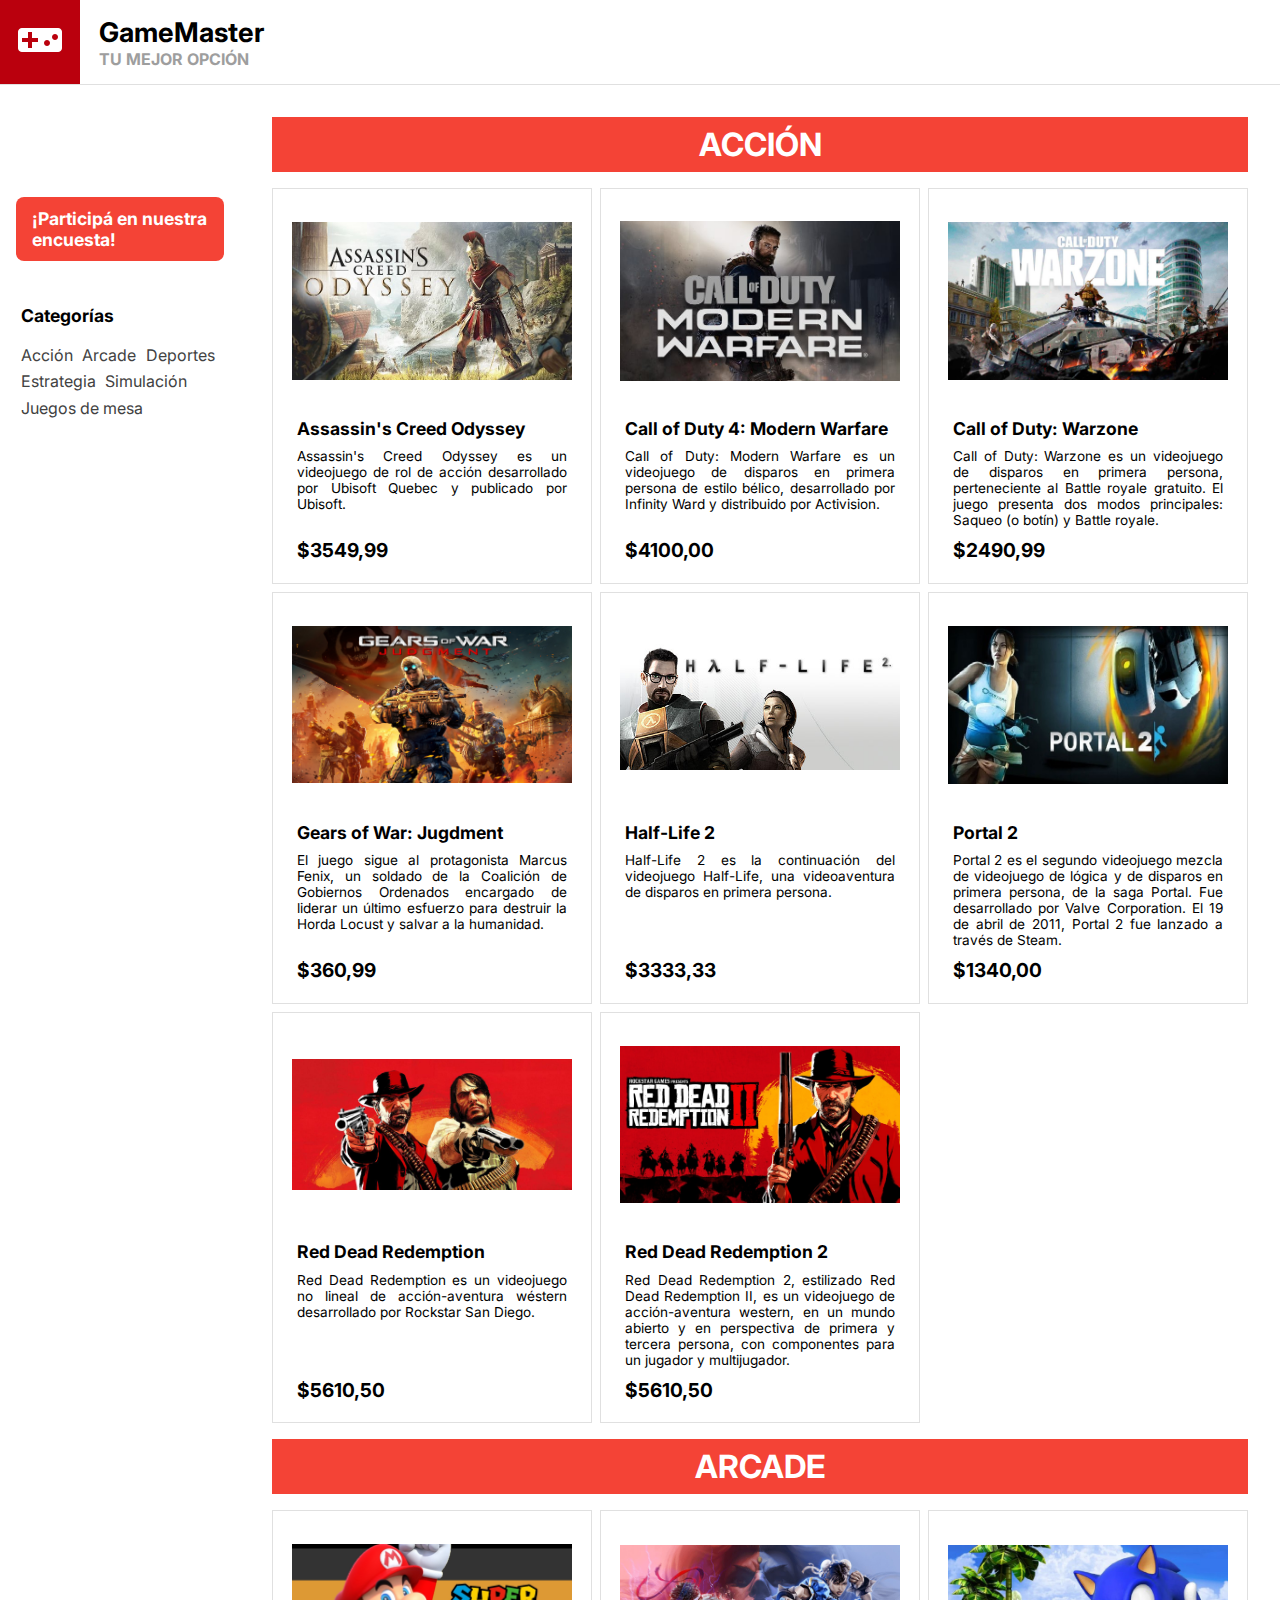
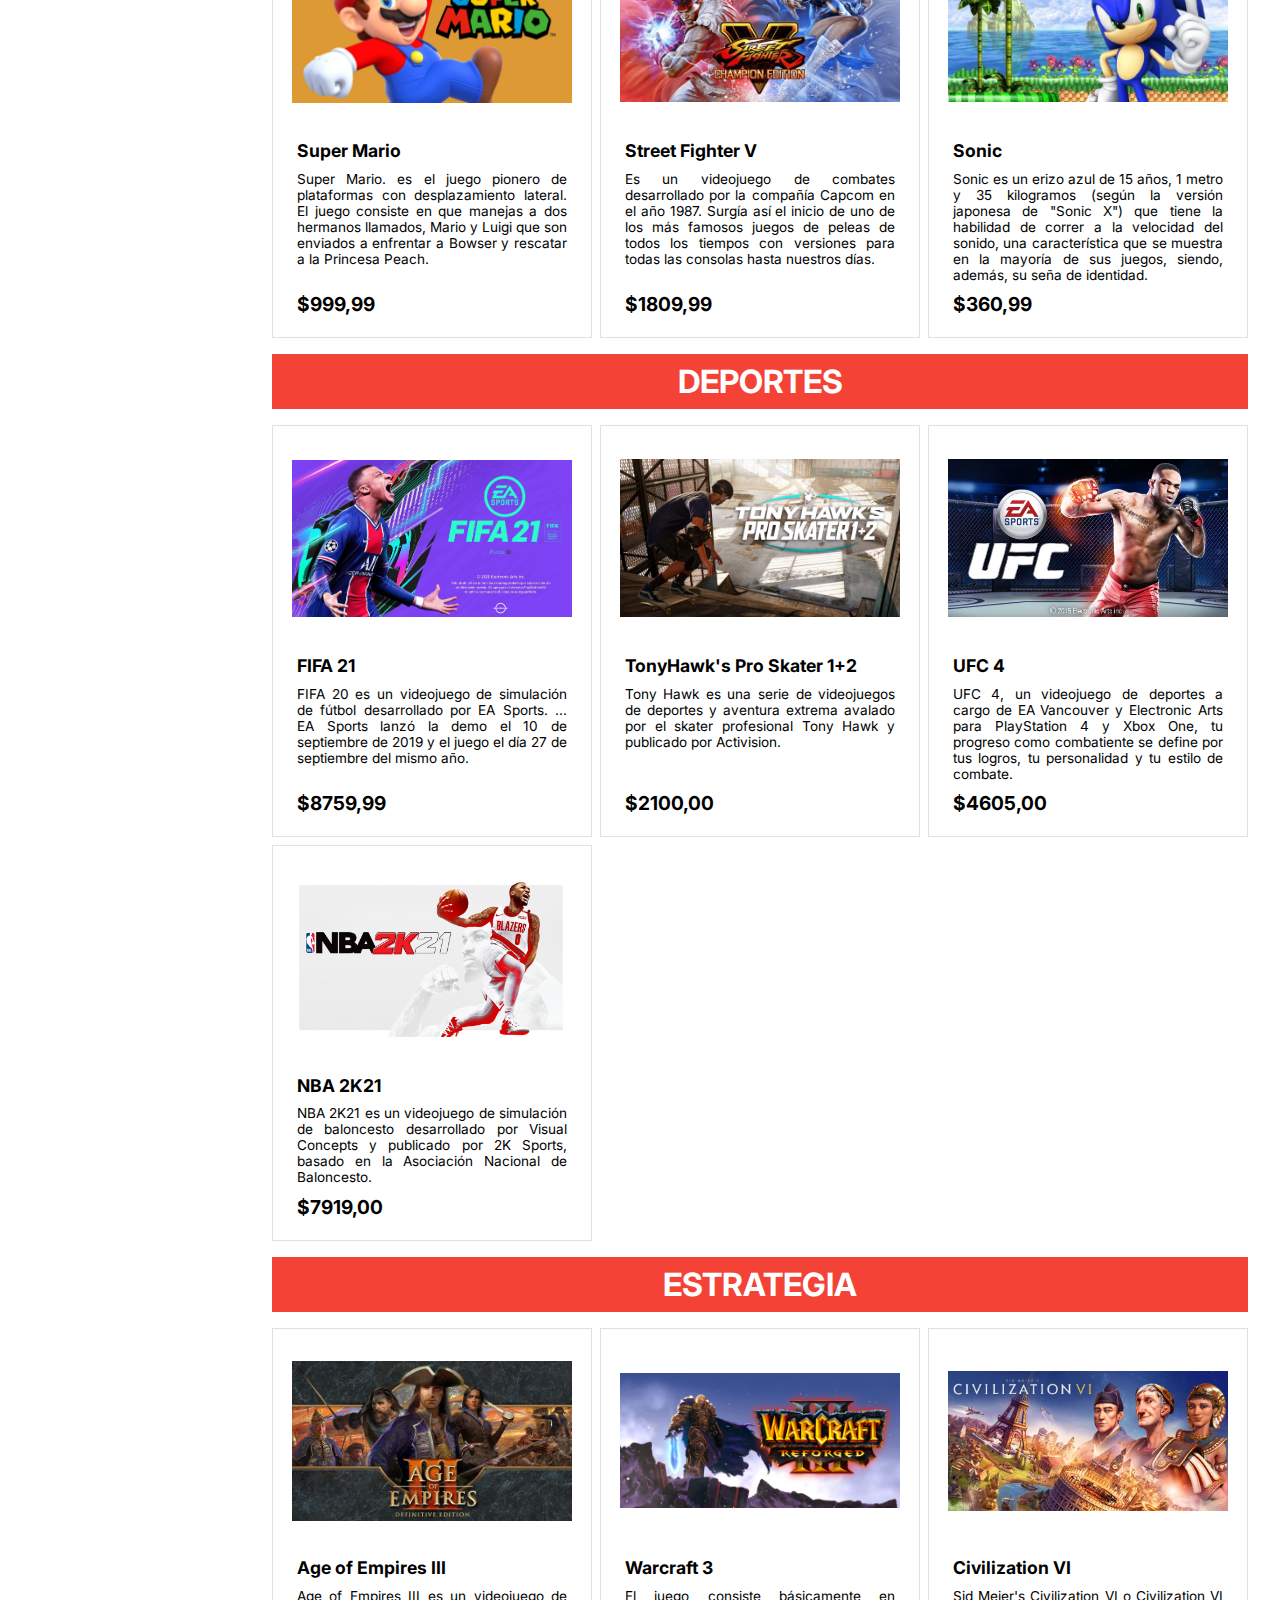
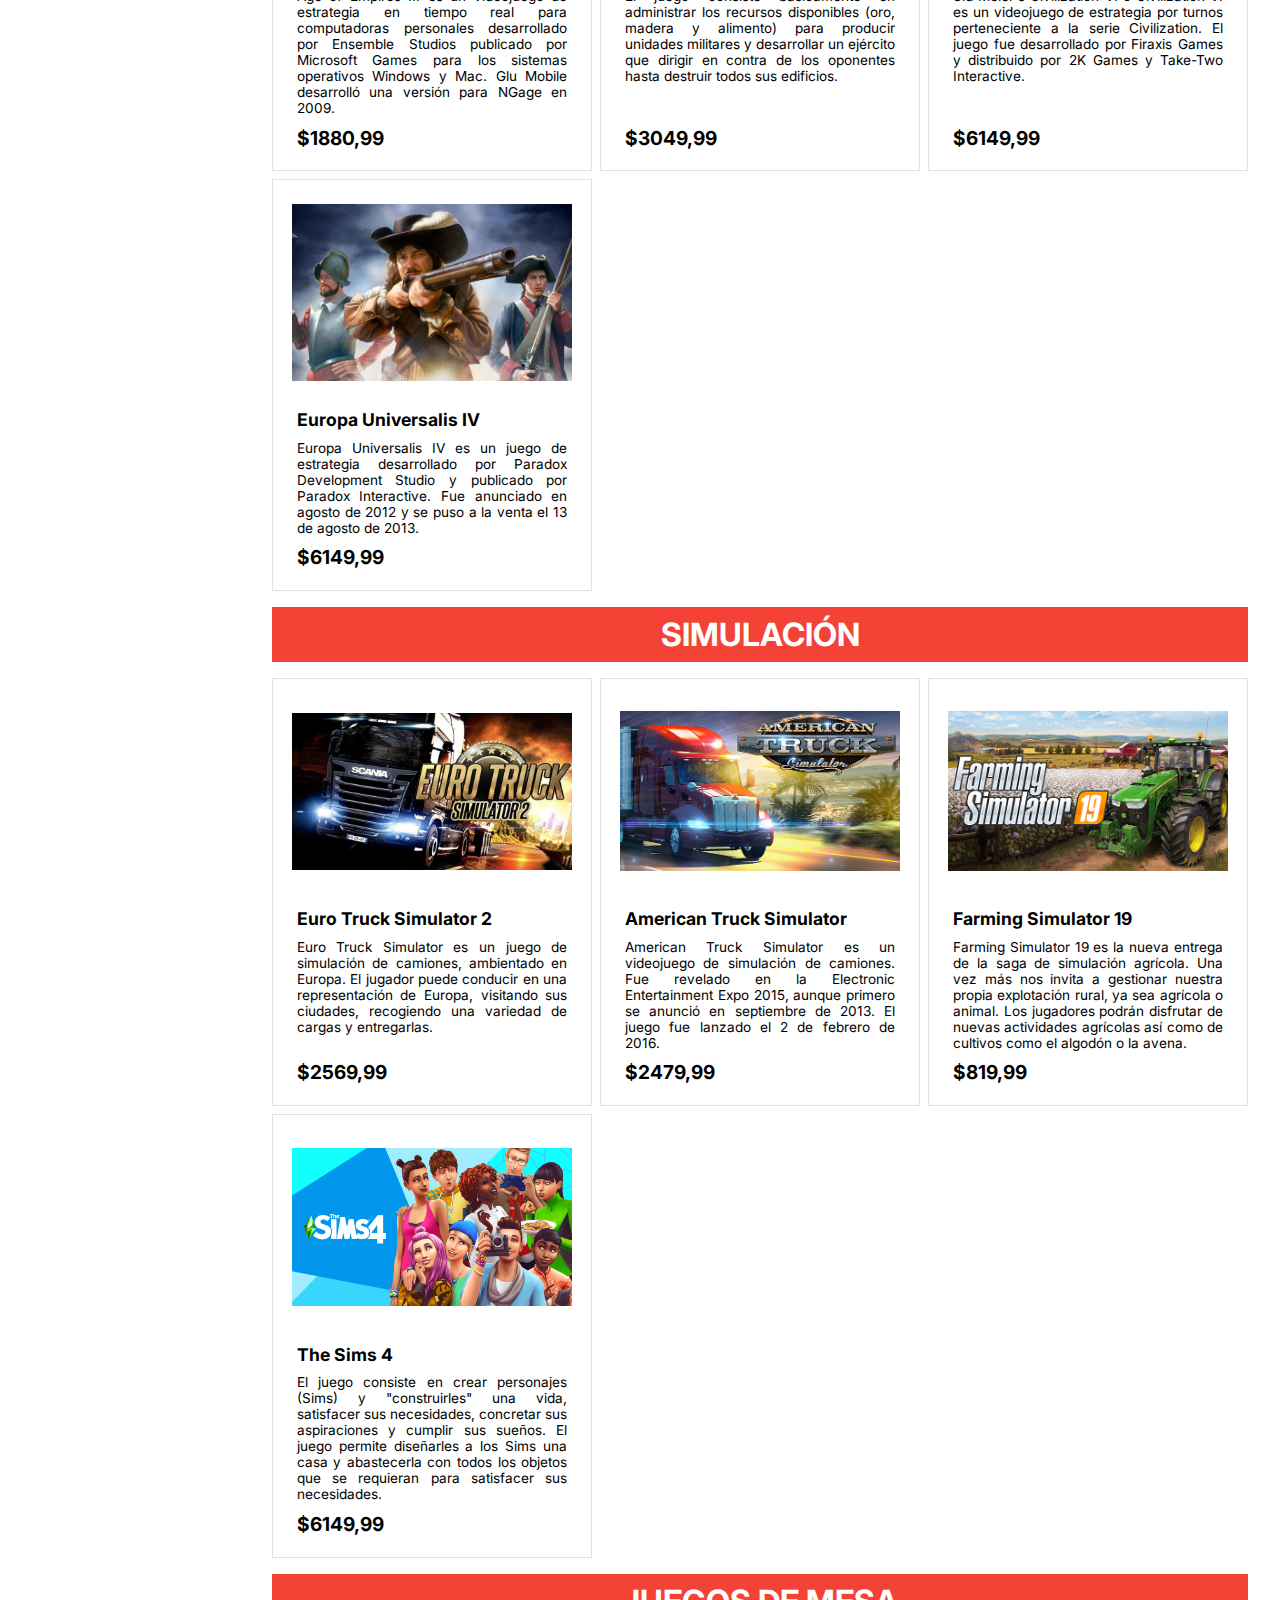
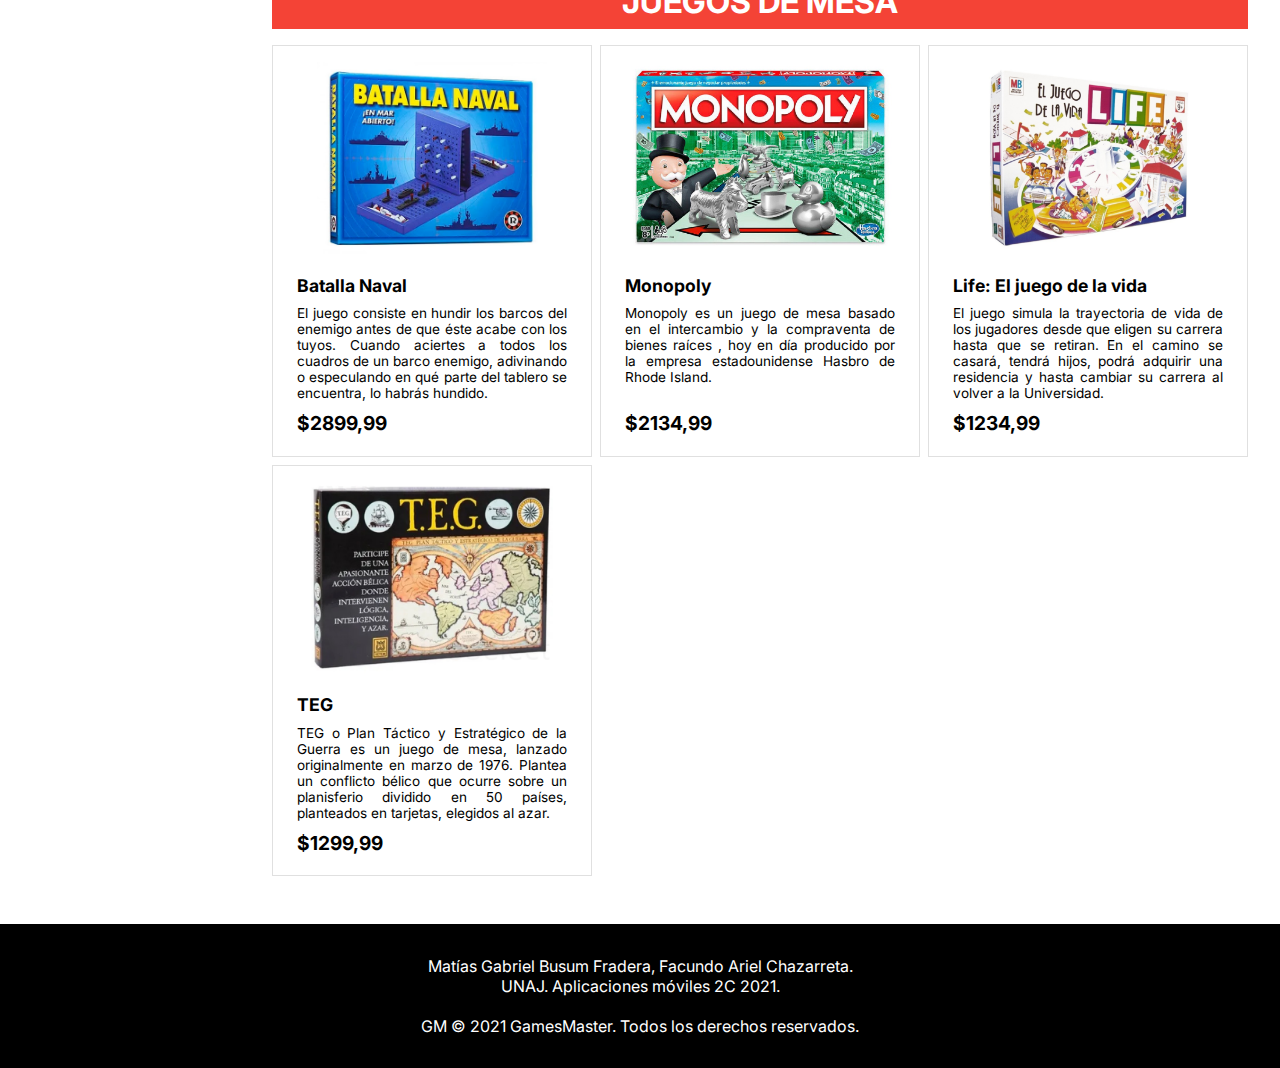
==== html/index.html @ 0dbf53b9 "Añadido botón para ir a la encuesta" ====
<!DOCTYPE html>
<html lang="en">
    <head>
        <meta charset="UTF-8" />
        <meta http-equiv="X-UA-Compatible" content="IE=edge" />
        <meta name="viewport" content="width=device-width, initial-scale=1.0" />
        <link rel="stylesheet" href="/css/style.css" />
        <link rel="shortcut icon" href="/img/favicon.ico" type="image/x-icon" />
        <title>GameMaster</title>
    </head>
    <body>
        <!-- HEADER -->
        <header class="navbar container">
            <div class="navbar-content">
                <!-- LOGO -->
                <a href="./index.html" class="navbar-logo">
                    <i>
                        <img src="/img/gamepad-square.png" alt="" />
                    </i>
                </a>
                <!-- TITULO -->
                <div class="navbar-text">
                    <a href="./index.html" class="navbar-title">GameMaster</a>
                    <h6 class="navbar-subtitle">TU MEJOR OPCIÓN</h6>
                </div>
            </div>
        </header>

        <!-- BODY -->
        <div class="container container-body">
            <!-- ASIDE -->
            <aside class="categoria-selector">
                <div class="encuesta-invitation">
                    <a href="./encuesta.html">¡Participá en nuestra encuesta!</a>
                </div>
                <div>
                    <h3 class="categoria-selector-title">Categorías</h3>

                    <a href="./accion.html" class="categoria-selector-link">
                        Acción
                    </a>
                    <a href="./arcade.html" class="categoria-selector-link">
                        Arcade
                    </a>
                    <a href="./deportes.html" class="categoria-selector-link">
                        Deportes
                    </a>
                    <a href="./estrategia.html" class="categoria-selector-link">
                        Estrategia
                    </a>
                    <a href="./simulacion.html" class="categoria-selector-link">
                        Simulación
                    </a>
                    <a
                        href="./juegos-de-mesa.html"
                        class="categoria-selector-link"
                    >
                        Juegos de mesa
                    </a>
                </div>
            </aside>

            <!-- CONTENT-->
            <div class="games">
                <!-- CATEGORY ACTION -->
                <section>
                    <div class="categoria-title" id="accion">
                        <h4>ACCIÓN</h4>
                    </div>
                    <div class="categoria-content">
                        <article class="game-card">
                            <img
                                src="/img/assassin-s-creed-odyssey.jpg"
                                alt=""
                                class="game-card-image"
                            />
                            <div class="game-card-text-container">
                                <p class="game-card-title">
                                    Assassin's Creed Odyssey
                                </p>
                                <p class="game-card-subtitle">
                                    Assassin's Creed Odyssey es un videojuego de rol
                                    de acción desarrollado por Ubisoft Quebec y
                                    publicado por Ubisoft.
                                </p>
                                <p class="game-card-price">$3549,99</p>
                            </div>
                        </article>
                        <article class="game-card">
                            <img
                                src="/img/call-of-duty-modern-warfare.jpg"
                                alt=""
                                class="game-card-image"
                            />
                            <div class="game-card-text-container">
                                <p class="game-card-title">
                                    Call of Duty 4: Modern Warfare
                                </p>
                                <p class="game-card-subtitle">
                                    Call of Duty: Modern Warfare es un videojuego de
                                    disparos en primera persona de estilo bélico,
                                    desarrollado por Infinity Ward y distribuido por
                                    Activision.
                                </p>
                                <p class="game-card-price">$4100,00</p>
                            </div>
                        </article>
                        <article class="game-card">
                            <img
                                src="/img/call-of-duty-warzone.jpg"
                                alt=""
                                class="game-card-image"
                            />
                            <div class="game-card-text-container">
                                <p class="game-card-title">Call of Duty: Warzone</p>
                                <p class="game-card-subtitle">
                                    Call of Duty: Warzone es un videojuego de
                                    disparos en primera persona, perteneciente al
                                    Battle royale gratuito. El juego presenta dos
                                    modos principales: Saqueo (o botín) y Battle
                                    royale.
                                </p>
                                <p class="game-card-price">$2490,99</p>
                            </div>
                        </article>
                        <article class="game-card">
                            <img
                                src="/img/gears-of-war-judgment.jpg"
                                alt=""
                                class="game-card-image"
                            />
                            <div class="game-card-text-container">
                                <p class="game-card-title">
                                    Gears of War: Jugdment
                                </p>
                                <p class="game-card-subtitle">
                                    El juego sigue al protagonista Marcus Fenix, un
                                    soldado de la Coalición de Gobiernos Ordenados
                                    encargado de liderar un último esfuerzo para
                                    destruir la Horda Locust y salvar a la
                                    humanidad.
                                </p>
                                <p class="game-card-price">$360,99</p>
                            </div>
                        </article>
                        <article class="game-card">
                            <img
                                src="/img/half-life-2.jpg"
                                alt=""
                                class="game-card-image"
                            />
                            <div class="game-card-text-container">
                                <p class="game-card-title">Half-Life 2</p>
                                <p class="game-card-subtitle">
                                    Half-Life 2 es la continuación del videojuego
                                    Half-Life, una videoaventura de disparos en
                                    primera persona.
                                </p>
                                <p class="game-card-price">$3333,33</p>
                            </div>
                        </article>
                        <article class="game-card">
                            <img
                                src="/img/portal-2.jpg"
                                alt=""
                                class="game-card-image"
                            />
                            <div class="game-card-text-container">
                                <p class="game-card-title">Portal 2</p>
                                <p class="game-card-subtitle">
                                    Portal 2 es el segundo videojuego mezcla de
                                    videojuego de lógica y de disparos en primera
                                    persona, de la saga Portal. Fue desarrollado por
                                    Valve Corporation. El 19 de abril de 2011,
                                    Portal 2 fue lanzado a través de Steam.
                                </p>
                                <p class="game-card-price">$1340,00</p>
                            </div>
                        </article>
                        <article class="game-card">
                            <img
                                src="/img/red-dead-redemption.jpg"
                                alt=""
                                class="game-card-image"
                            />
                            <div class="game-card-text-container">
                                <p class="game-card-title">Red Dead Redemption</p>
                                <p class="game-card-subtitle">
                                    Red Dead Redemption es un videojuego no lineal
                                    de acción-aventura wéstern desarrollado por
                                    Rockstar San Diego.
                                </p>
                                <p class="game-card-price">$5610,50</p>
                            </div>
                        </article>
                        <article class="game-card">
                            <img
                                src="/img/red-dead-redemption-2.jpg"
                                alt=""
                                class="game-card-image"
                            />
                            <div class="game-card-text-container">
                                <p class="game-card-title">Red Dead Redemption 2</p>
                                <p class="game-card-subtitle">
                                    Red Dead Redemption 2, estilizado Red Dead
                                    Redemption II, es un videojuego de
                                    acción-aventura western, en un mundo abierto y
                                    en perspectiva de primera y tercera persona, ​
                                    con componentes para un jugador y multijugador.​
                                </p>
                                <p class="game-card-price">$5610,50</p>
                            </div>
                        </article>
                    </div>
                </section>
                

                <!-- CATEGORY ARCADE -->
                <section>
                    <div class="categoria-title" id="arcade">
                        <h4>ARCADE</h4>
                    </div>
                    <div class="categoria-content">
                        <article class="game-card">
                            <img
                                src="/img/super-mario.jpg"
                                alt=""
                                class="game-card-image"
                            />
                            <div class="game-card-text-container">
                                <p class="game-card-title">Super Mario</p>
                                <p class="game-card-subtitle">
                                    Super Mario. es el juego pionero de plataformas
                                    con desplazamiento lateral. El juego consiste en
                                    que manejas a dos hermanos llamados, Mario y
                                    Luigi que son enviados a enfrentar a Bowser y
                                    rescatar a la Princesa Peach.
                                </p>
                                <p class="game-card-price">$999,99</p>
                            </div>
                        </article>
                        <article class="game-card">
                            <img
                                src="/img/street-fighter-5.jpg"
                                alt=""
                                class="game-card-image"
                            />
                            <div class="game-card-text-container">
                                <p class="game-card-title">Street Fighter V</p>
                                <p class="game-card-subtitle">
                                    Es un videojuego de combates desarrollado por la
                                    compañía Capcom en el año 1987. Surgía así el
                                    inicio de uno de los más famosos juegos de
                                    peleas de todos los tiempos con versiones para
                                    todas las consolas hasta nuestros días.
                                </p>
                                <p class="game-card-price">$1809,99</p>
                            </div>
                        </article>
                        <article class="game-card">
                            <img
                                src="/img/sonic.jpg"
                                alt=""
                                class="game-card-image"
                            />
                            <div class="game-card-text-container">
                                <p class="game-card-title">Sonic</p>
                                <p class="game-card-subtitle">
                                    Sonic es un erizo azul de 15 años, 1 metro y 35
                                    kilogramos (según la versión japonesa de "Sonic
                                    X") que tiene la habilidad de correr a la
                                    velocidad del sonido, una característica que se
                                    muestra en la mayoría de sus juegos, siendo,
                                    además, su seña de identidad.
                                </p>
                                <p class="game-card-price">$360,99</p>
                            </div>
                        </article>
                    </div>
                </section>
                

                <!-- CATEGORY SPORTS -->
                <section>
                    <div class="categoria-title" id="deportes">
                        <h4>DEPORTES</h4>
                    </div>
                    <div class="categoria-content">
                        <article class="game-card">
                            <img
                                src="/img/fifa-21.jpeg"
                                alt=""
                                class="game-card-image"
                            />
                            <div class="game-card-text-container">
                                <p class="game-card-title">FIFA 21</p>
                                <p class="game-card-subtitle">
                                    FIFA 20 es un videojuego de simulación de fútbol
                                    desarrollado por EA Sports. ... EA Sports lanzó
                                    la demo el 10 de septiembre de 2019 y el juego
                                    el día 27 de septiembre del mismo año.
                                </p>
                                <p class="game-card-price">$8759,99</p>
                            </div>
                        </article>
                        <article class="game-card">
                            <img
                                src="/img/tony-hawk.jpg"
                                alt=""
                                class="game-card-image"
                            />
                            <div class="game-card-text-container">
                                <p class="game-card-title">
                                    TonyHawk's Pro Skater 1+2
                                </p>
                                <p class="game-card-subtitle">
                                    Tony Hawk es una serie de videojuegos de
                                    deportes y aventura extrema avalado por el
                                    skater profesional Tony Hawk y publicado por
                                    Activision.
                                </p>
                                <p class="game-card-price">$2100,00</p>
                            </div>
                        </article>
                        <article class="game-card">
                            <img
                                src="/img/ufc.jpg"
                                alt=""
                                class="game-card-image"
                            />
                            <div class="game-card-text-container">
                                <p class="game-card-title">UFC 4</p>
                                <p class="game-card-subtitle">
                                    UFC 4, un videojuego de deportes a cargo de EA
                                    Vancouver y Electronic Arts para PlayStation 4 y
                                    Xbox One, tu progreso como combatiente se define
                                    por tus logros, tu personalidad y tu estilo de
                                    combate.
                                </p>
                                <p class="game-card-price">$4605,00</p>
                            </div>
                        </article>
                        <article class="game-card">
                            <img
                                src="/img/nba-2k21.jpg"
                                alt=""
                                class="game-card-image"
                            />
                            <div class="game-card-text-container">
                                <p class="game-card-title">NBA 2K21</p>
                                <p class="game-card-subtitle">
                                    NBA 2K21 es un videojuego de simulación de
                                    baloncesto desarrollado por Visual Concepts y
                                    publicado por 2K Sports, basado en la Asociación
                                    Nacional de Baloncesto.
                                </p>
                                <p class="game-card-price">$7919,00</p>
                            </div>
                        </article>
                    </div>
                </section>
                

                <!-- CATEGORY STRATEGY -->
                <section>
                    <div class="categoria-title" id="estrategia">
                        <h4>ESTRATEGIA</h4>
                    </div>
                    <div class="categoria-content">
                        <article class="game-card">
                            <img
                                src="/img/age-of-empires-iii.jpg"
                                alt=""
                                class="game-card-image"
                            />
                            <div class="game-card-text-container">
                                <p class="game-card-title">Age of Empires III</p>
                                <p class="game-card-subtitle">
                                    Age of Empires III es un videojuego de
                                    estrategia en tiempo real para computadoras
                                    personales desarrollado por Ensemble Studios
                                    publicado por Microsoft Games para los sistemas
                                    operativos Windows y Mac.​ Glu Mobile desarrolló
                                    una versión para NGage en 2009.
                                </p>
                                <p class="game-card-price">$1880,99</p>
                            </div>
                        </article>
                        <article class="game-card">
                            <img
                                src="/img/warcraft-3.jpg"
                                alt=""
                                class="game-card-image"
                            />
                            <div class="game-card-text-container">
                                <p class="game-card-title">Warcraft 3</p>
                                <p class="game-card-subtitle">
                                    El juego consiste básicamente en administrar los
                                    recursos disponibles (oro, madera y alimento)
                                    para producir unidades militares y desarrollar
                                    un ejército que dirigir en contra de los
                                    oponentes hasta destruir todos sus edificios.
                                </p>
                                <p class="game-card-price">$3049,99</p>
                            </div>
                        </article>
                        <article class="game-card">
                            <img
                                src="/img/civilization-vi.jpg"
                                alt=""
                                class="game-card-image"
                            />
                            <div class="game-card-text-container">
                                <p class="game-card-title">Civilization VI</p>
                                <p class="game-card-subtitle">
                                    Sid Meier's Civilization VI o Civilization VI es
                                    un videojuego de estrategia por turnos
                                    perteneciente a la serie Civilization. El juego
                                    fue desarrollado por Firaxis Games y distribuido
                                    por 2K Games y Take-Two Interactive.
                                </p>
                                <p class="game-card-price">$6149,99</p>
                            </div>
                        </article>
                        <article class="game-card">
                            <img
                                src="/img/europa-universalis-iv.jpg"
                                alt=""
                                class="game-card-image"
                            />
                            <div class="game-card-text-container">
                                <p class="game-card-title">Europa Universalis IV</p>
                                <p class="game-card-subtitle">
                                    Europa Universalis IV es un juego de estrategia
                                    desarrollado por Paradox Development Studio​​ y
                                    publicado por Paradox Interactive.​ Fue
                                    anunciado en agosto de 2012 y se puso a la venta
                                    el 13 de agosto de 2013.​
                                </p>
                                <p class="game-card-price">$6149,99</p>
                            </div>
                        </article>
                    </div>
                </section>

                <!-- CATEGORY SIMULATION -->
                <section>
                    <div class="categoria-title" id="simulacion">
                        <h4>SIMULACIÓN</h4>
                    </div>
                    <div class="categoria-content">
                        <article class="game-card">
                            <img
                                src="/img/euro-truck-2.jpg"
                                alt=""
                                class="game-card-image"
                            />
                            <div class="game-card-text-container">
                                <p class="game-card-title">
                                    Euro Truck Simulator 2
                                </p>
                                <p class="game-card-subtitle">
                                    Euro Truck Simulator es un juego de simulación
                                    de camiones, ambientado en Europa. El jugador
                                    puede conducir en una representación de Europa,
                                    visitando sus ciudades, recogiendo una variedad
                                    de cargas y entregarlas.
                                </p>
                                <p class="game-card-price">$2569,99</p>
                            </div>
                        </article>
                        <article class="game-card">
                            <img
                                src="/img/american-truck-simulator.jpg"
                                alt=""
                                class="game-card-image"
                            />
                            <div class="game-card-text-container">
                                <p class="game-card-title">
                                    American Truck Simulator
                                </p>
                                <p class="game-card-subtitle">
                                    American Truck Simulator es un videojuego de
                                    simulación de camiones. Fue revelado en la
                                    Electronic Entertainment Expo 2015, aunque
                                    primero se anunció en septiembre de 2013. El
                                    juego fue lanzado el 2 de febrero de 2016.
                                </p>
                                <p class="game-card-price">$2479,99</p>
                            </div>
                        </article>
                        <article class="game-card">
                            <img
                                src="/img/farming-simulator-19.jpg"
                                alt=""
                                class="game-card-image"
                            />
                            <div class="game-card-text-container">
                                <p class="game-card-title">Farming Simulator 19</p>
                                <p class="game-card-subtitle">
                                    Farming Simulator 19 es la nueva entrega de la
                                    saga de simulación agrícola. Una vez más nos
                                    invita a gestionar nuestra propia explotación
                                    rural, ya sea agrícola o animal. Los jugadores
                                    podrán disfrutar de nuevas actividades agrícolas
                                    así como de cultivos como el algodón o la avena.
                                </p>
                                <p class="game-card-price">$819,99</p>
                            </div>
                        </article>
                        <article class="game-card">
                            <img
                                src="/img/sims-4.png"
                                alt=""
                                class="game-card-image"
                            />
                            <div class="game-card-text-container">
                                <p class="game-card-title">The Sims 4</p>
                                <p class="game-card-subtitle">
                                    El juego consiste en crear personajes (Sims) y
                                    "construirles" una vida, satisfacer sus
                                    necesidades, concretar sus aspiraciones y
                                    cumplir sus sueños. El juego permite diseñarles
                                    a los Sims una casa y abastecerla con todos los
                                    objetos que se requieran para satisfacer sus
                                    necesidades.
                                </p>
                                <p class="game-card-price">$6149,99</p>
                            </div>
                        </article>
                    </div>
                </section>
                
                <!-- CATEGORY TABLE GAMES -->
                <section>
                    <div class="categoria-title" id="juegos-de-mesa">
                        <h4>JUEGOS DE MESA</h4>
                    </div>
                    <div class="categoria-content">
                        <article class="game-card">
                            <img
                                src="/img/batalla-naval.jpg"
                                alt=""
                                class="game-card-image"
                            />
                            <div class="game-card-text-container">
                                <p class="game-card-title">Batalla Naval</p>
                                <p class="game-card-subtitle">
                                    El juego consiste en hundir los barcos del
                                    enemigo antes de que éste acabe con los tuyos.
                                    Cuando aciertes a todos los cuadros de un barco
                                    enemigo, adivinando o especulando en qué parte
                                    del tablero se encuentra, lo habrás hundido.
                                </p>
                                <p class="game-card-price">$2899,99</p>
                            </div>
                        </article>
                        <article class="game-card">
                            <img
                                src="/img/monopoly.jpg"
                                alt=""
                                class="game-card-image"
                            />
                            <div class="game-card-text-container">
                                <p class="game-card-title">Monopoly</p>
                                <p class="game-card-subtitle">
                                    Monopoly es un juego de mesa basado en el
                                    intercambio y la compraventa de bienes raíces ,
                                    hoy en día producido por la empresa
                                    estadounidense Hasbro de Rhode Island.
                                </p>
                                <p class="game-card-price">$2134,99</p>
                            </div>
                        </article>
                        <article class="game-card">
                            <img
                                src="/img/life.png"
                                alt=""
                                class="game-card-image"
                            />
                            <div class="game-card-text-container">
                                <p class="game-card-title">
                                    Life: El juego de la vida
                                </p>
                                <p class="game-card-subtitle">
                                    El juego simula la trayectoria de vida de los
                                    jugadores desde que eligen su carrera hasta que
                                    se retiran. En el camino se casará, tendrá
                                    hijos, podrá adquirir una residencia y hasta
                                    cambiar su carrera al volver a la Universidad.
                                </p>
                                <p class="game-card-price">$1234,99</p>
                            </div>
                        </article>
                        <article class="game-card">
                            <img
                                src="/img/teg.jpg"
                                alt=""
                                class="game-card-image"
                            />
                            <div class="game-card-text-container">
                                <p class="game-card-title">TEG</p>
                                <p class="game-card-subtitle">
                                    TEG o Plan Táctico y Estratégico de la Guerra es
                                    un juego de mesa, lanzado originalmente en marzo
                                    de 1976. Plantea un conflicto bélico que ocurre
                                    sobre un planisferio dividido en 50 países,
                                    planteados en tarjetas, elegidos al azar.
                                </p>
                                <p class="game-card-price">$1299,99</p>
                            </div>
                        </article>
                    </div>
                </section>
            </div>
        </div>

        <!-- FOOTER -->
        <footer class="footer">
            <div class="container">
                <p>Matías Gabriel Busum Fradera, Facundo Ariel Chazarreta.</p>
                <p>UNAJ. Aplicaciones móviles 2C 2021.</p>
                <br />
                <p>GM © 2021 GamesMaster. Todos los derechos reservados.</p>
            </div>
        </footer>
    </body>
</html>
---- css/style.css ----
@import url('https://fonts.googleapis.com/css2?family=Inter:wght@300;400;500;700;900&display=swap');

:root {
    font-family: "Inter", sans-serif;
    font-size: 16px;
    --main-lighter: #ff7961;
    --main: #f44336;
    --main-darker: #ba000d;
    --main-bg: #fff;
    --white: #fff;
    --light-grey: #e0e0e0;
    --grey: #9e9e9e;
    --darker-grey: #424242;
    --black: #000;
}

* {
    padding: 0;
    margin: 0;
}

.container {
    width: 100%;
    margin: 0px auto;
}

.container-body {
    min-height: 90vh;
    display: flex;
    flex-direction: column;
    align-items: flex-start;
}

.navbar {
    background-color: var(--main-bg);
    border-bottom: 1px var(--light-grey) solid;
}

.navbar-content {
    display: flex;
    flex-direction: row;
    justify-content: left;
    align-items: center;
}

.navbar * {
    user-select: none;
}

.navbar-logo {
    width: 48px;
    padding: 1rem;
    margin: 0;
    background-color: var(--main);
    align-items: center;
    vertical-align: middle;
    transition: background-color 0.5s linear;
    -webkit-transition: background-color 0.5s linear;
}

.navbar-logo:hover {
    background-color: var(--main-darker);
}

.navbar-text {
    flex-grow: 1;
    padding: 0 1.2rem;
    align-items: center;
    align-content: center;
}

.navbar-title {
    text-decoration: none;
    color: var(--black);
    font-size: 1.7rem;
    font-weight: bold;
    transition: color 0.5s;
    -webkit-transition: color 0.5s;
}

.navbar-subtitle {
    color: var(--grey);
    font-size: 1rem;
    font-weight: bold;
}

.navbar-title:hover {
    color: var(--darker-grey);
}

.encuesta-invitation {
    margin: 1rem;
    background-color: var(--main);
    --webkit-transition: background-color 0.3s;
    transition: background-color 0.3s;
    border-radius: 0.5rem;
}

.encuesta-invitation:hover {
    background-color: var(--main-darker);
}

.encuesta-invitation a {
    font-size: 1.1rem;
    font-weight: bold;
    text-decoration: none;
    color: var(--white);
}   

.categoria-selector {
    color: var(--black);
    text-align: center;
    width: 100%;
    margin-top: 1.5rem;
}

.categoria-selector div {
    padding: 0.7rem 1rem;
    display: flex;
    flex-wrap: wrap;
    flex-direction: row;
    text-decoration: none;
    justify-content: center;
}

.categoria-selector-title {
    width: 100%;
    font-size: 1.3rem;
    font-weight: bold;
    padding: 1rem 0.3rem;
}

.categoria-selector-link {
    padding: 0.2rem 0rem;
    margin: 0 0.3rem;
    color: var(--darker-grey);
    font-size: 1.2rem;
    text-decoration: none;
    transition: color 0.3s;
    -webkit-transition: color 0.3s;
}

.categoria-selector-link:hover {
    color: var(--darker-grey);
    font-weight: bold;
}

.games {
    width: calc(100% - 4rem);
    margin: 2rem 2rem;
    flex-grow: 1;
}

.categoria-title, .encuesta-title {
    background-color: var(--main);
    width: 100%;
    display: block;
    border-radius: 0px;
}

.categoria-title h4, .encuesta-title h4 {
    color: var(--white);
    font-size: 2rem;
    text-align: center;
    padding: 0.5rem;
}

.categoria-content {
    display: grid;
    grid-template-columns: repeat(1, minmax(1, minmax(0, 1fr)));
    gap: 0.5rem;
    padding: 1rem 0rem;
}

.game-card {
    display: flex;
    flex-direction: column;
    overflow: hidden;
    padding: 1rem;
    border: 1px var(--light-grey) solid;
    transition: border 0.5s;
    -webkit-transition: border 0.5s;
    text-align: center;
}

.game-card:hover {
    border: 1px var(--grey) solid;
}

.game-card * {
    padding: 0 0.2rem;
}

.game-card-image {
    overflow: hidden;
    padding-bottom: 1rem;
    object-fit: contain;
    height: auto;
    transition: transform 2s;
    -webkit-transition: transform 0.2s;
}

.game-card-image:hover {
    transform: scale(1.1);
}

.game-card-text-container {
    flex-grow: 1;
    display: flex;
    flex-direction: column;
}

.game-card-title {
    padding: 0.3rem;
    font-size: 1.1rem;
    font-weight: bold;
    text-align: left;
}

.game-card-subtitle {
    flex-grow: 1;
    padding: 0.3rem;
    font-size: 0.85rem;
    text-align: justify;
}

.game-card-price {
    padding: 0.3rem;
    font-size: 1.2rem;
    font-weight: bold;
    text-align: left;
    color: var(--black);
}

.footer {
    padding: 2rem 0;
    background-color: var(--black);
    color: var(--white);
    text-align: center;
}

input, select {
    display: inline-block;
    box-sizing: border-box;
    width: 100%;
    color: var(--darker-grey);
    padding: 0.5rem 0.6rem;
    border: 2px var(--main) solid; 
    background: var(--white);
    border-radius: 0.2rem;
    font-size: 1rem;
    font-weight: normal;
    color: var(--darker-grey);
    transition: border 0.3s;
}

input:hover, input:focus, select:hover, select:focus {
    border: 2px var(--main-darker) solid;
    outline: none;
}

.encuesta-content {
    padding: 0.25rem 0.5rem;
    display: flex;
    flex-direction: column;
}

.encuesta-label {
    display: block;
    padding-top: 0.8rem;
    padding-bottom: 0.4rem;
    font-size: 1rem;
    font-weight: bold;
}

.btn-text {
    margin: 1rem 0;
    padding: 0.3rem 0;
    color: var(--main);
    font-size: 1rem;
    font-weight: bold;
    -webkit-transition: color 0.3s;
    transition: color 0.3s;
}

.btn-text:hover {
    color: var(--main-darker);
}

.btn-filled {
    width: 100%;
    margin: 0.3rem 0;
    padding: 1rem 0.5rem;
    color: var(--white);
    background-color: var(--main);
    font-size: 1.2rem;
    font-weight: bold;
    --webkit-transition: background-color 0.3s;
    transition: background-color 0.3s;
}

.btn-filled:hover, .btn-filled:focus {
    background-color: var(--main-darker);
}

.btn-filled-blue {
    background-color: var(--darker-grey);
}

.btn-filled-blue:hover {
    background-color: var(--black);
}

section {
    width: 100%;
}

button {
    margin: 0;
    padding: 0;
    background: none;
    border: none;
    cursor: pointer;
}

@media (min-width: 640px) {
    .container {
        width: 640px;
    }

    .categoria-content {
        display: grid;
        grid-template-columns: repeat(1, minmax(0, 1fr));
    }
}

@media (min-width: 768px) {
    .container {
        width: 768px;
    }

    .container-body {
        min-height: 90vh;
        display: flex;
        flex-direction: row;
        align-items: flex-start;
    }

    .categoria-selector {
        color: var(--black);
        margin: 6rem 0px;
        min-width: 240px;
        width: 15%;
        height: auto;
        font-size: 1rem;
        text-align: left;
    }
    
    .categoria-selector div {
        justify-content: flex-start;
    }

    .categoria-selector-title {
        font-size: 1.1rem;
    }

    .categoria-selector-link {
        padding: 0.2rem 0rem;
        font-size: 1rem;
    }

    .categoria-content {
        display: grid;
        grid-template-columns: repeat(1, minmax(0, 1fr));
    }
}

@media (min-width: 1024px) {
    .container {
        width: 1024px;
    }

    .game-card-image {
        overflow: hidden;
        padding-bottom: 1rem;
        object-fit: contain;
        height: 12rem;
        transition: transform 2s;
    }

    .categoria-content {
        display: grid;
        grid-template-columns: repeat(2, minmax(0, 1fr));
    }
}

@media (min-width: 1280px) {
    .container {
        min-width: 1280px;
    }

    .categoria-content {
        display: grid;
        grid-template-columns: repeat(3, minmax(0, 1fr));
    }
}

@media (min-width: 1536px) {
    .container {
        min-width: 1536px;
    }

    .categoria-content {
        display: grid;
        grid-template-columns: repeat(4, minmax(0, 1fr));
    }
}

@media (min-width: 2000px) {
    .container {
        min-width: 2000px;
    }

    .categoria-content {
        display: grid;
        grid-template-columns: repeat(5, minmax(0, 1fr));
    }
}
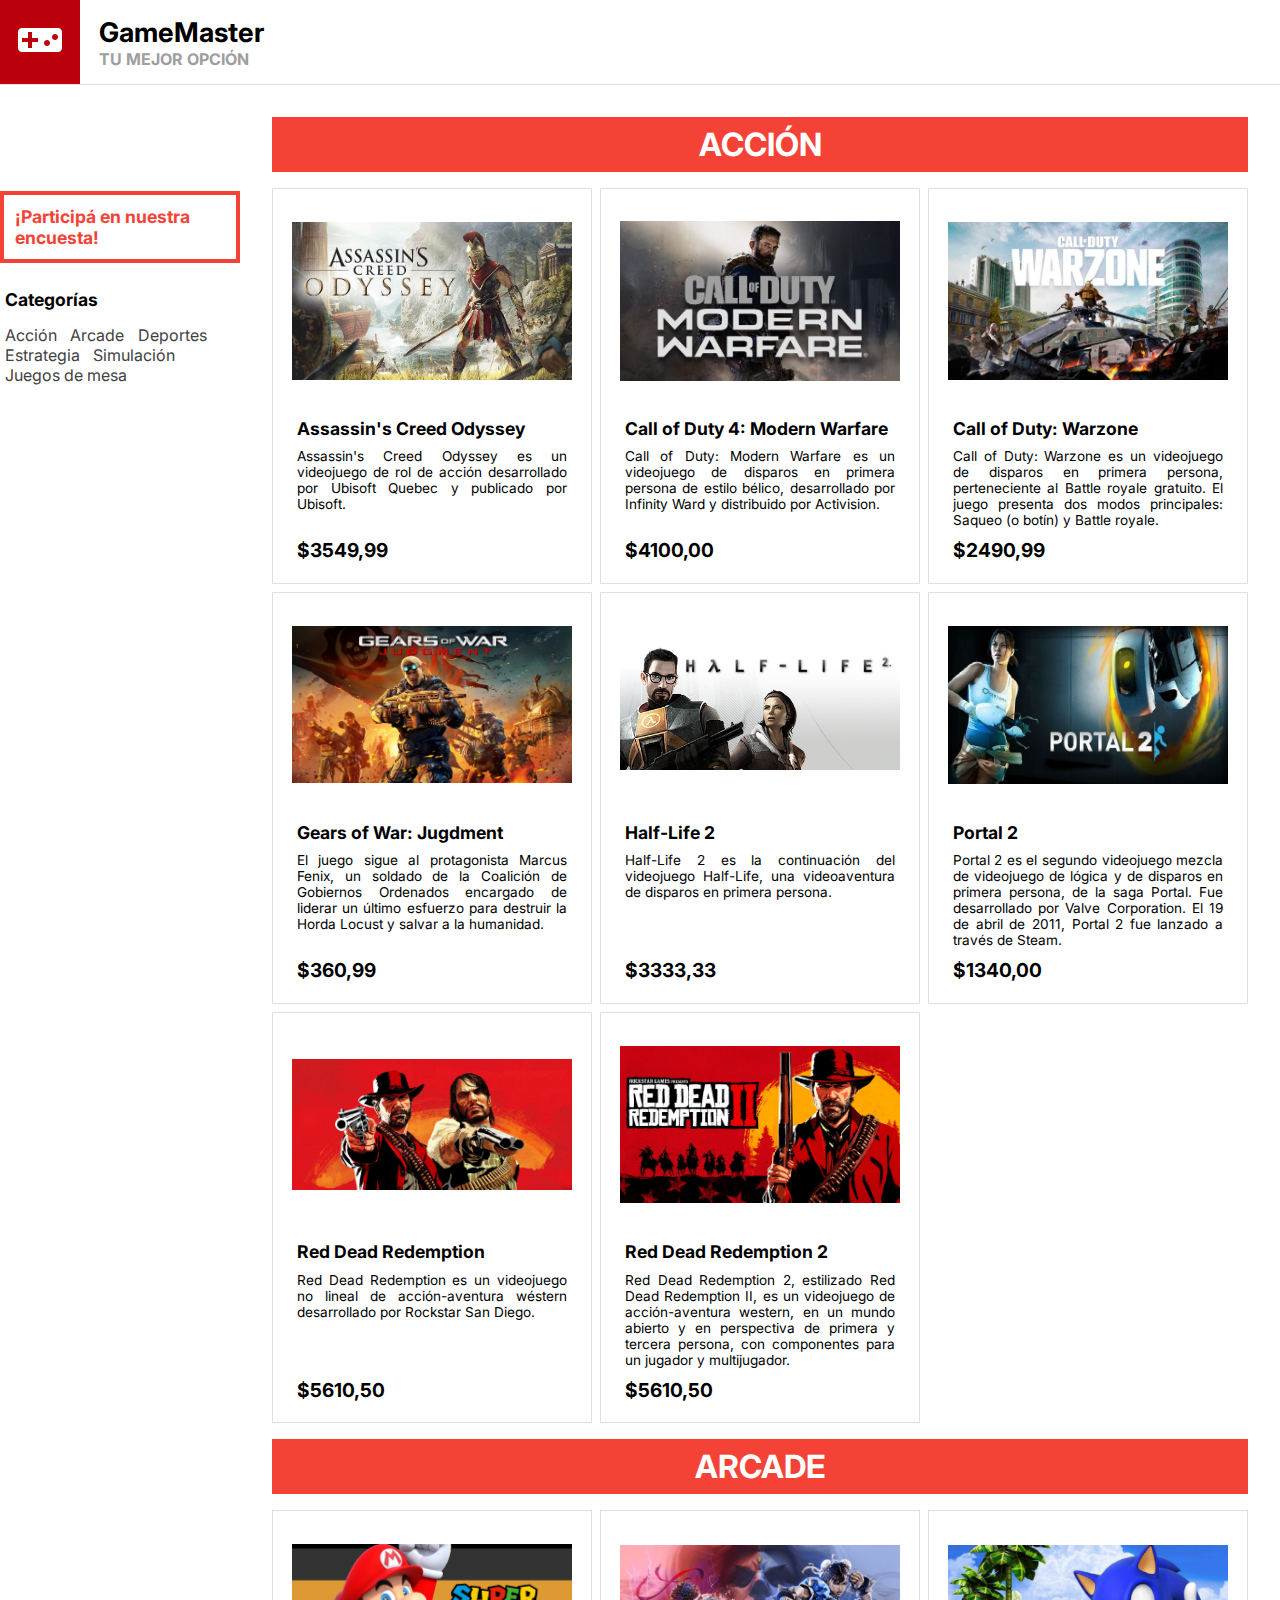
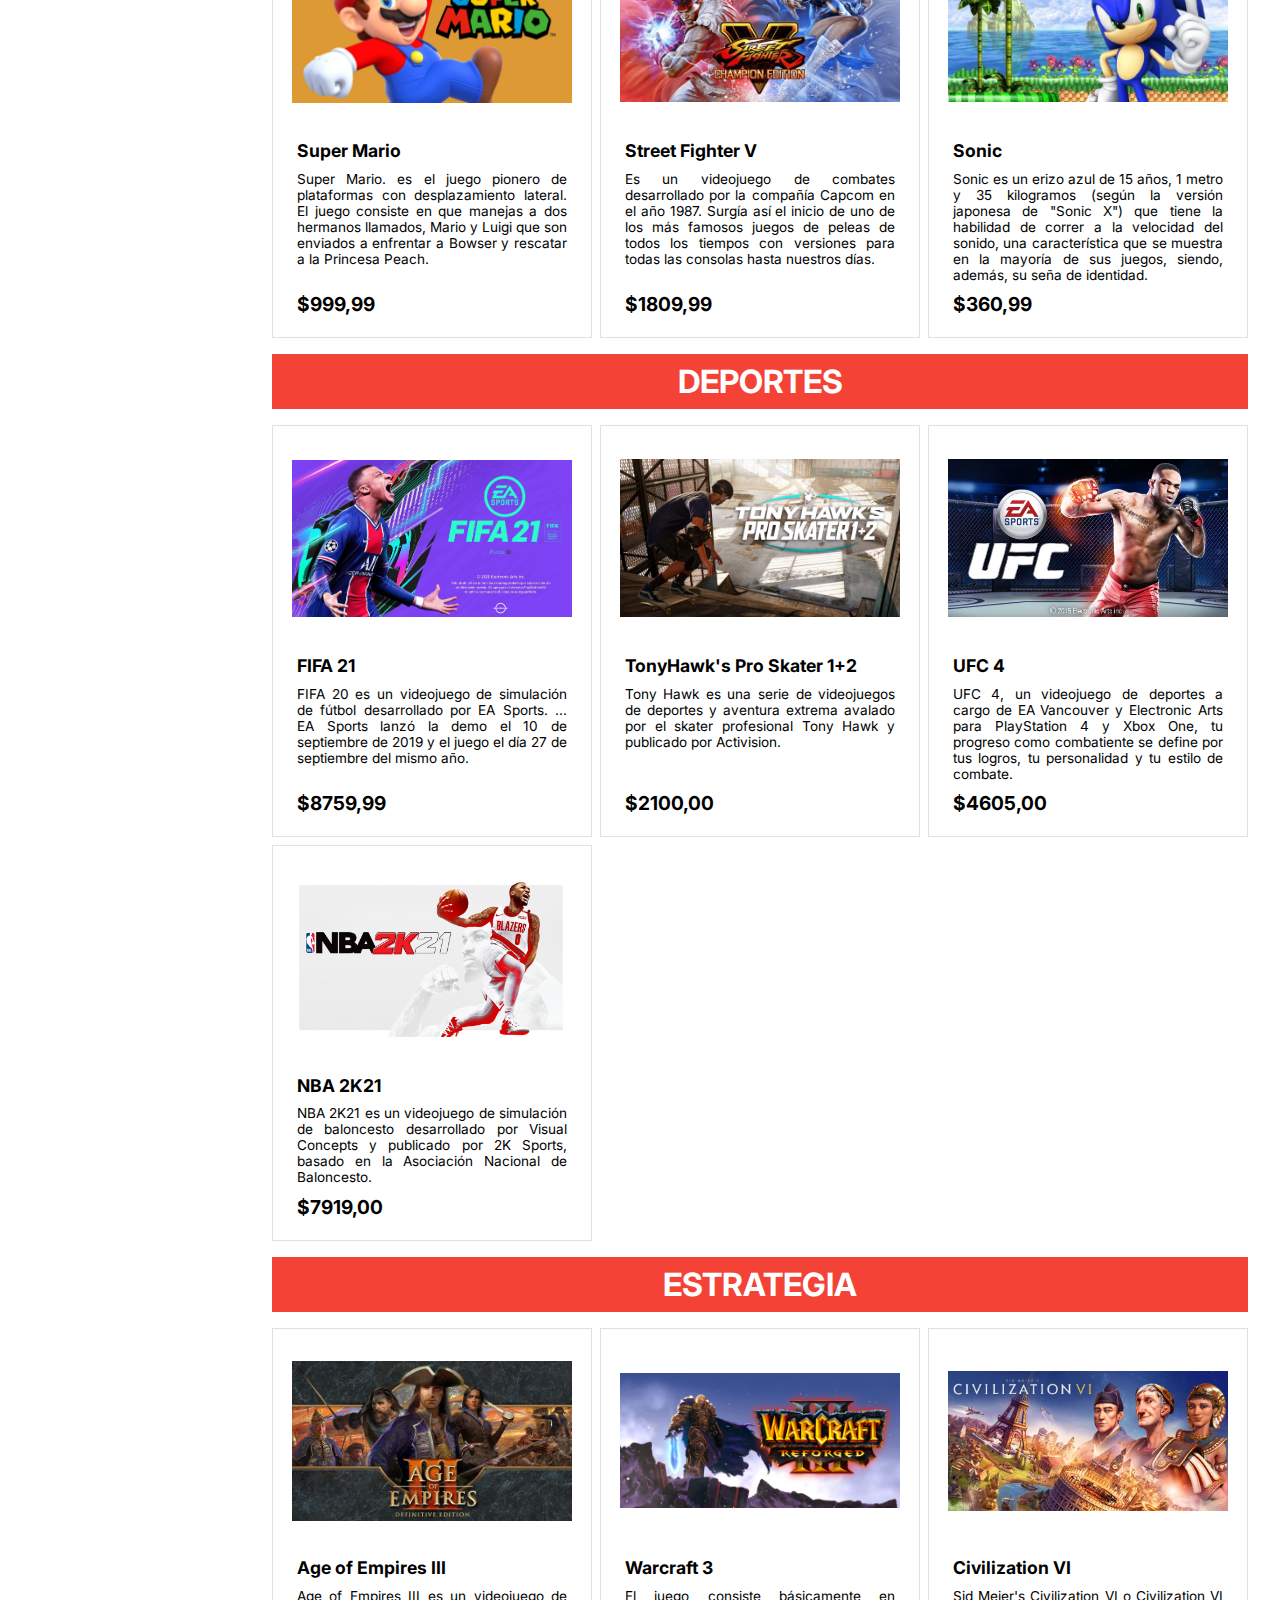
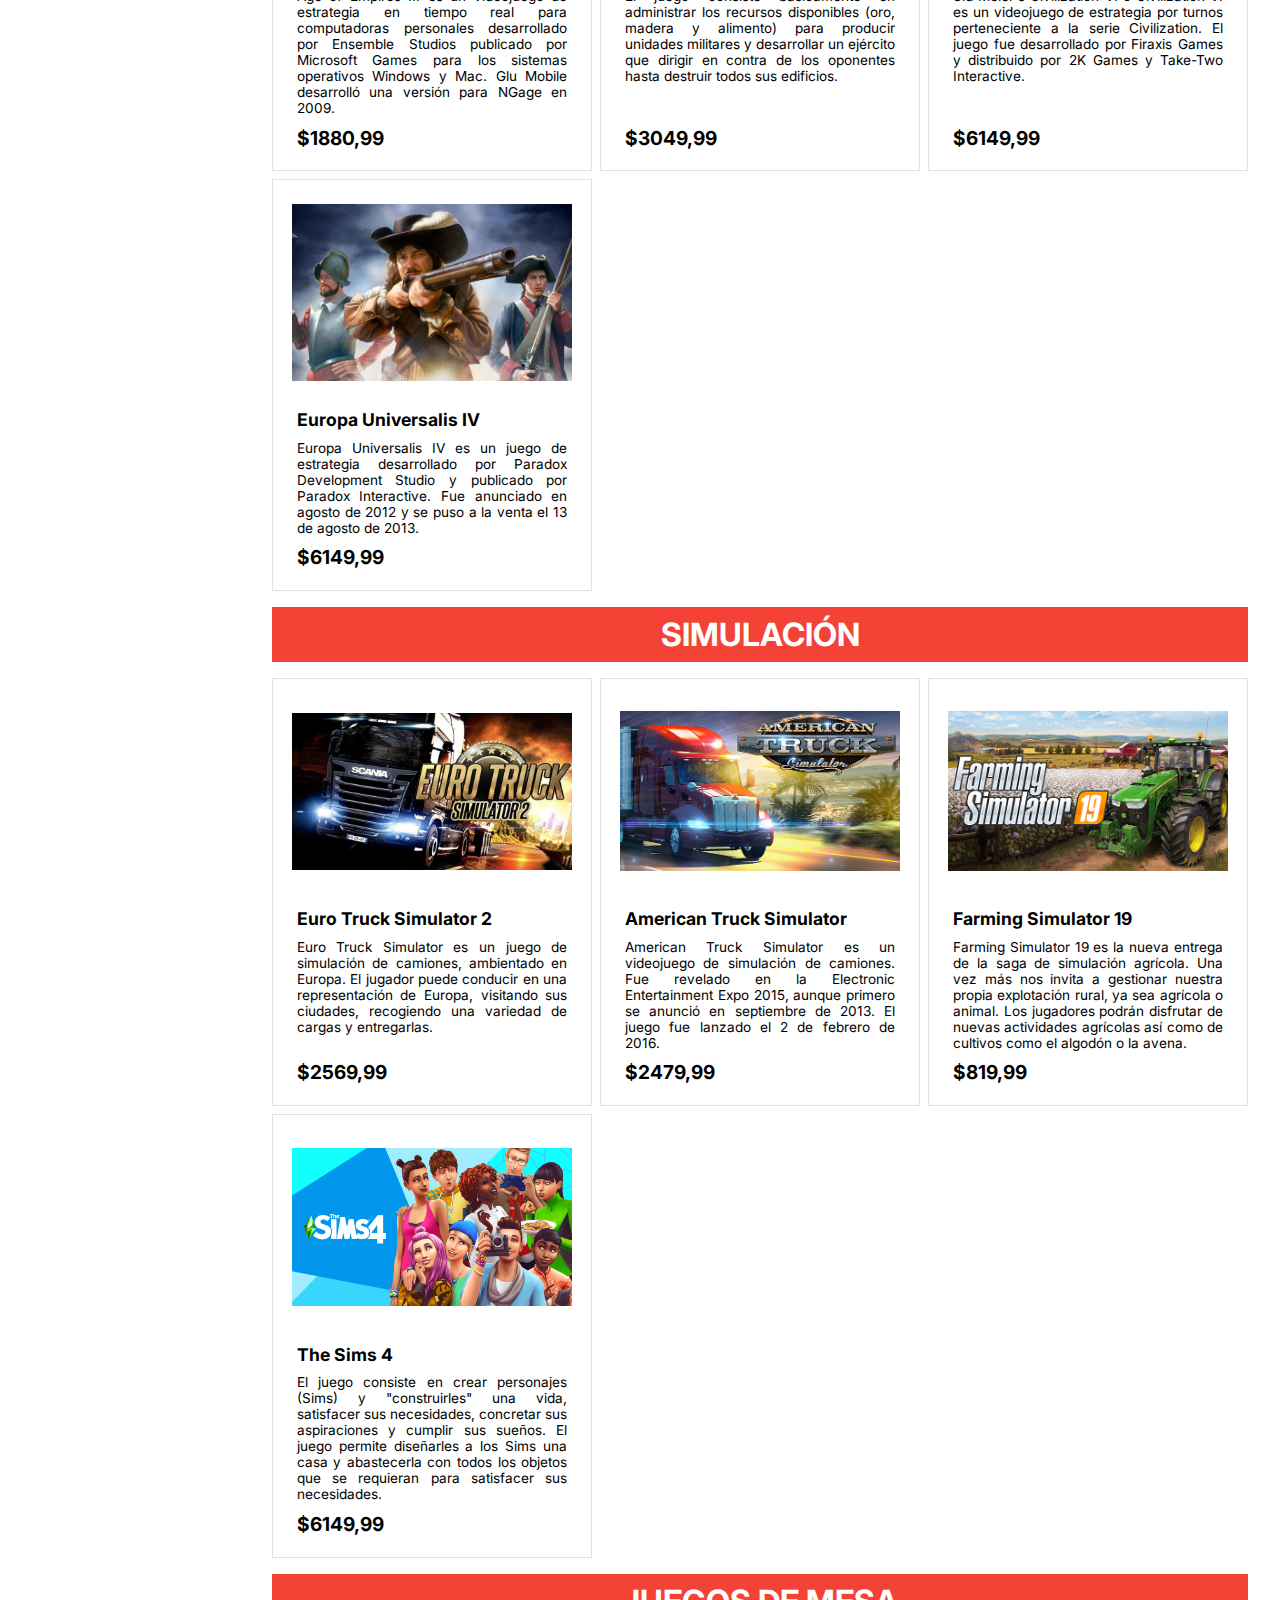
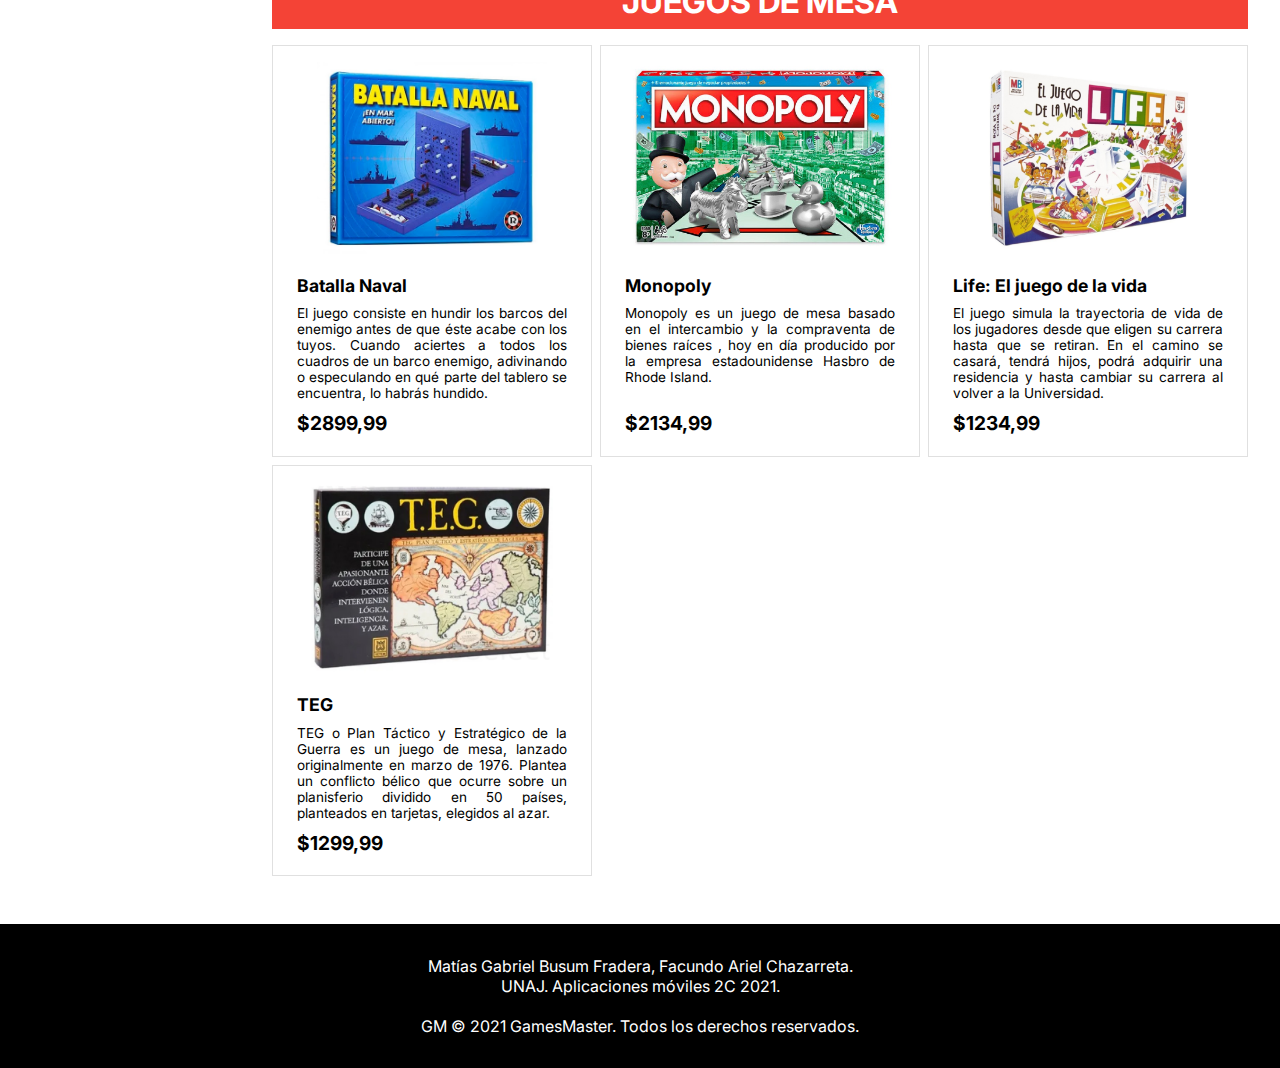
==== commit 9c347861: "Cambio en el diseño de la invitación a completar la encuesta" ====
--- a/html/index.html
+++ b/html/index.html
@@ -29,11 +29,11 @@
         <!-- BODY -->
         <div class="container container-body">
             <!-- ASIDE -->
-            <aside class="categoria-selector">
+            <aside class="aside">
                 <div class="encuesta-invitation">
                     <a href="./encuesta.html">¡Participá en nuestra encuesta!</a>
                 </div>
-                <div>
+                <div class="category-selector">
                     <h3 class="categoria-selector-title">Categorías</h3>
 
                     <a href="./accion.html" class="categoria-selector-link">
--- a/css/style.css
+++ b/css/style.css
@@ -89,32 +89,39 @@
 }
 
 .encuesta-invitation {
-    margin: 1rem;
-    background-color: var(--main);
+    margin: 2rem;
+    padding: 0.7rem;
+    border: 0.25rem var(--main) solid;
     --webkit-transition: background-color 0.3s;
     transition: background-color 0.3s;
-    border-radius: 0.5rem;
+    color: var(--main);
 }
 
 .encuesta-invitation:hover {
-    background-color: var(--main-darker);
+    background-color: var(--main);
+    color: var(--white);
 }
 
 .encuesta-invitation a {
+    width: 100%;
     font-size: 1.1rem;
     font-weight: bold;
     text-decoration: none;
+    color: inherit;
+}
+
+.encuesta-invitation a:hover {
     color: var(--white);
-}   
-
-.categoria-selector {
+}
+
+.aside {
     color: var(--black);
     text-align: center;
     width: 100%;
     margin-top: 1.5rem;
 }
 
-.categoria-selector div {
+.categoria-selector {
     padding: 0.7rem 1rem;
     display: flex;
     flex-wrap: wrap;
@@ -346,7 +353,7 @@
         align-items: flex-start;
     }
 
-    .categoria-selector {
+    .aside {
         color: var(--black);
         margin: 6rem 0px;
         min-width: 240px;
@@ -356,7 +363,7 @@
         text-align: left;
     }
     
-    .categoria-selector div {
+    .categoria-selector {
         justify-content: flex-start;
     }
 
@@ -372,6 +379,10 @@
     .categoria-content {
         display: grid;
         grid-template-columns: repeat(1, minmax(0, 1fr));
+    }
+
+    .encuesta-invitation {
+        margin: 0.6rem 0rem;
     }
 }
 
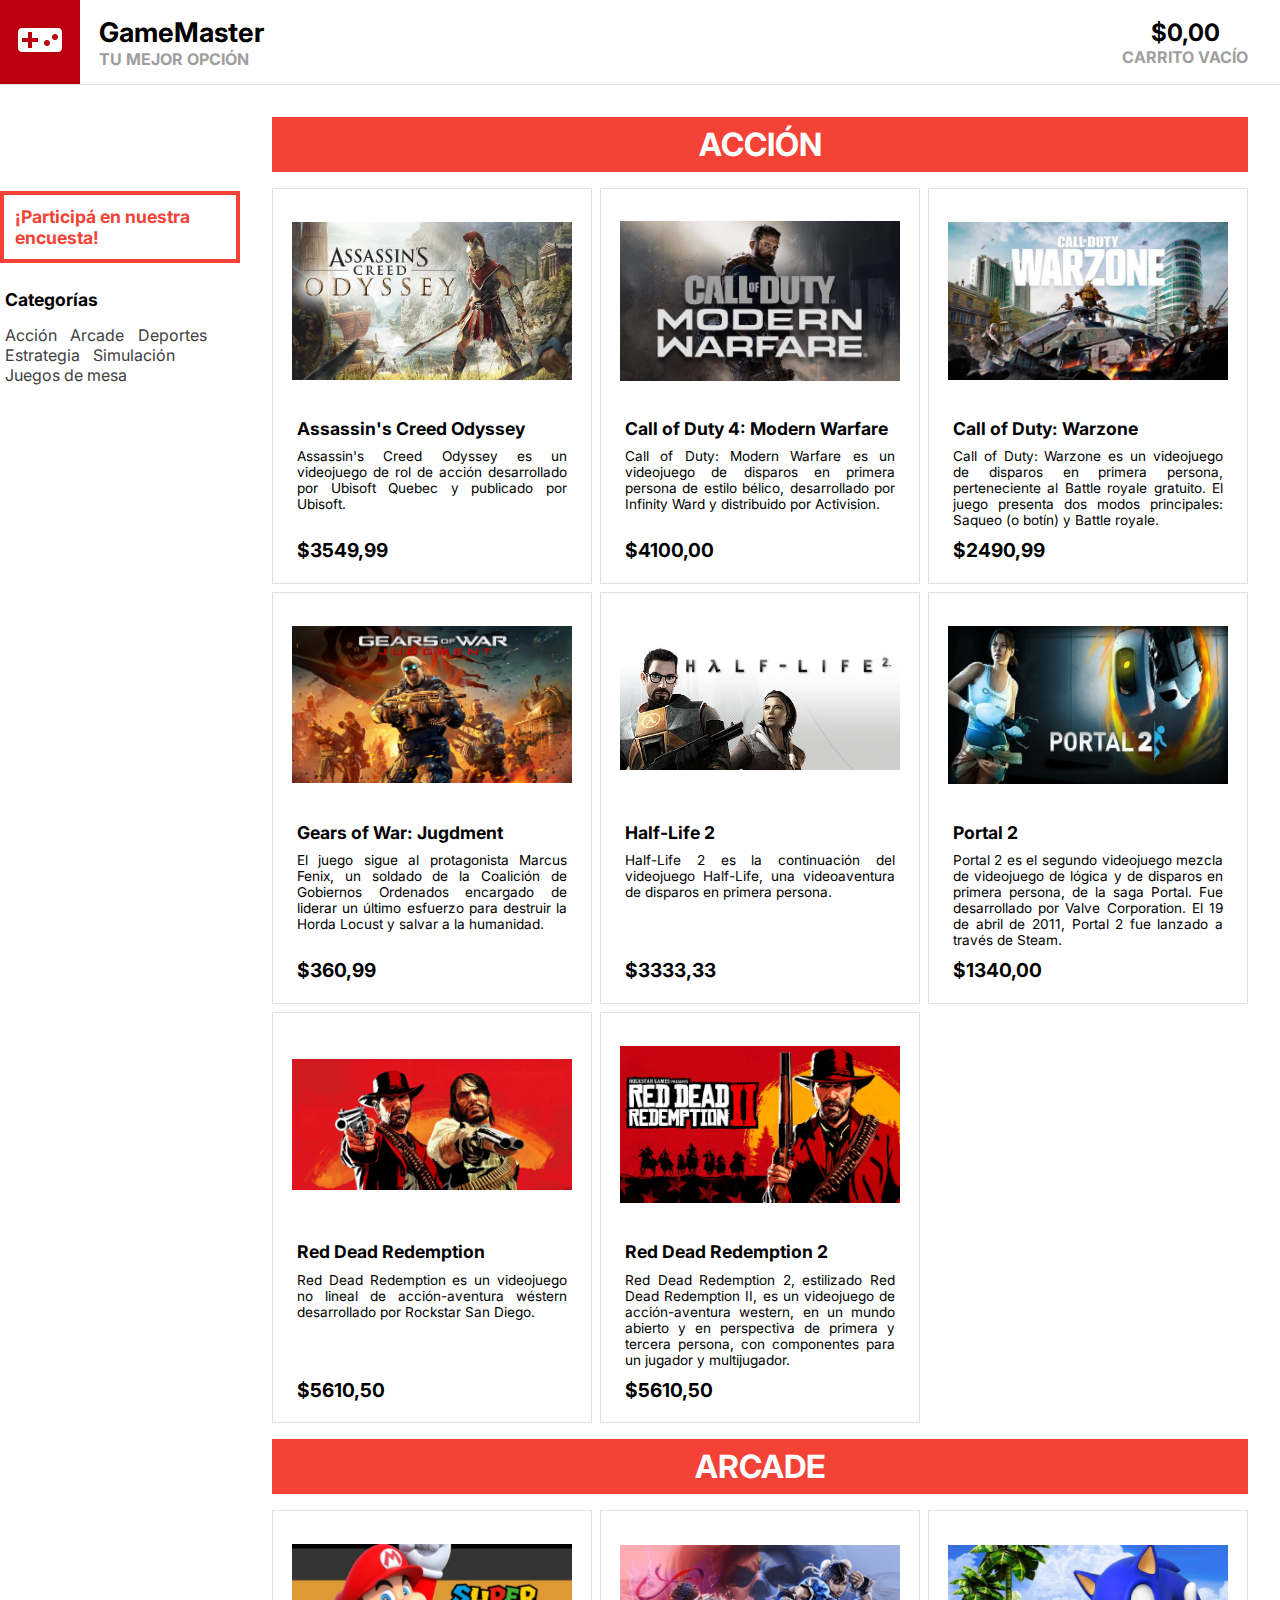
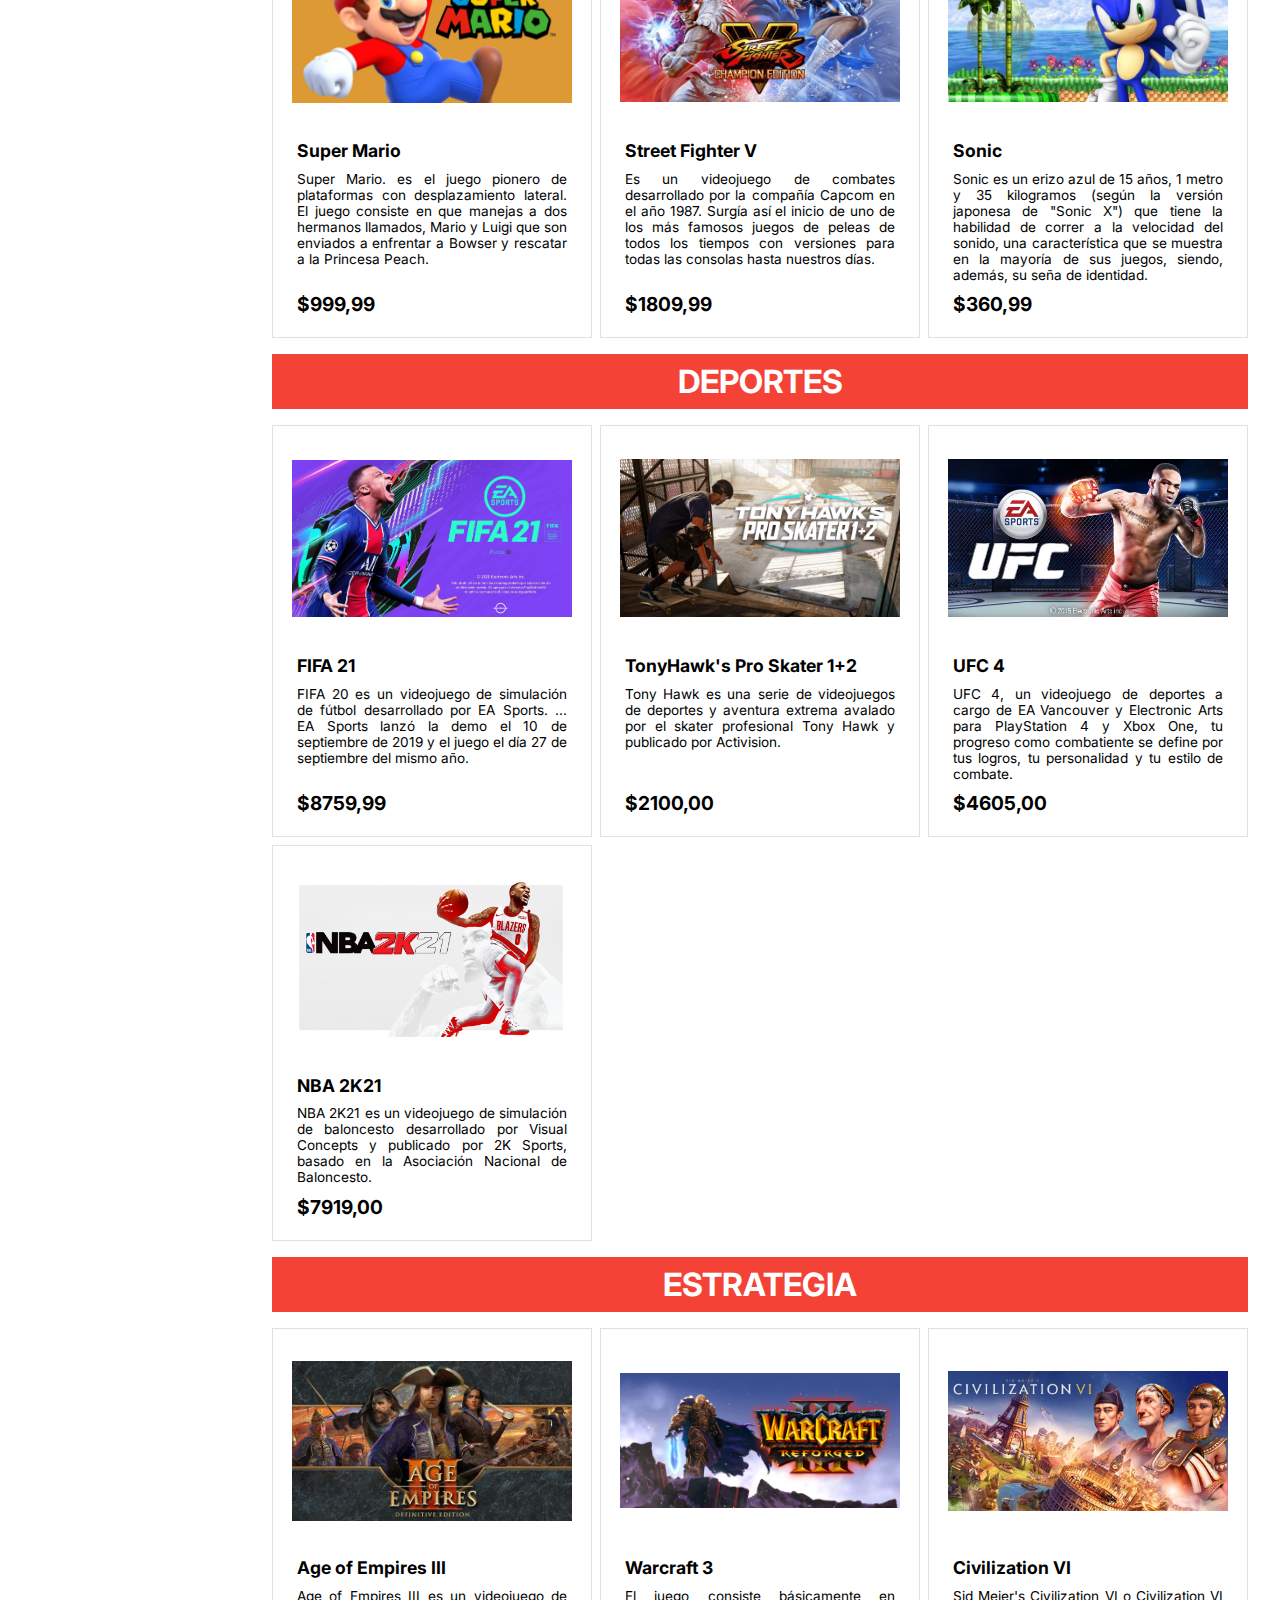
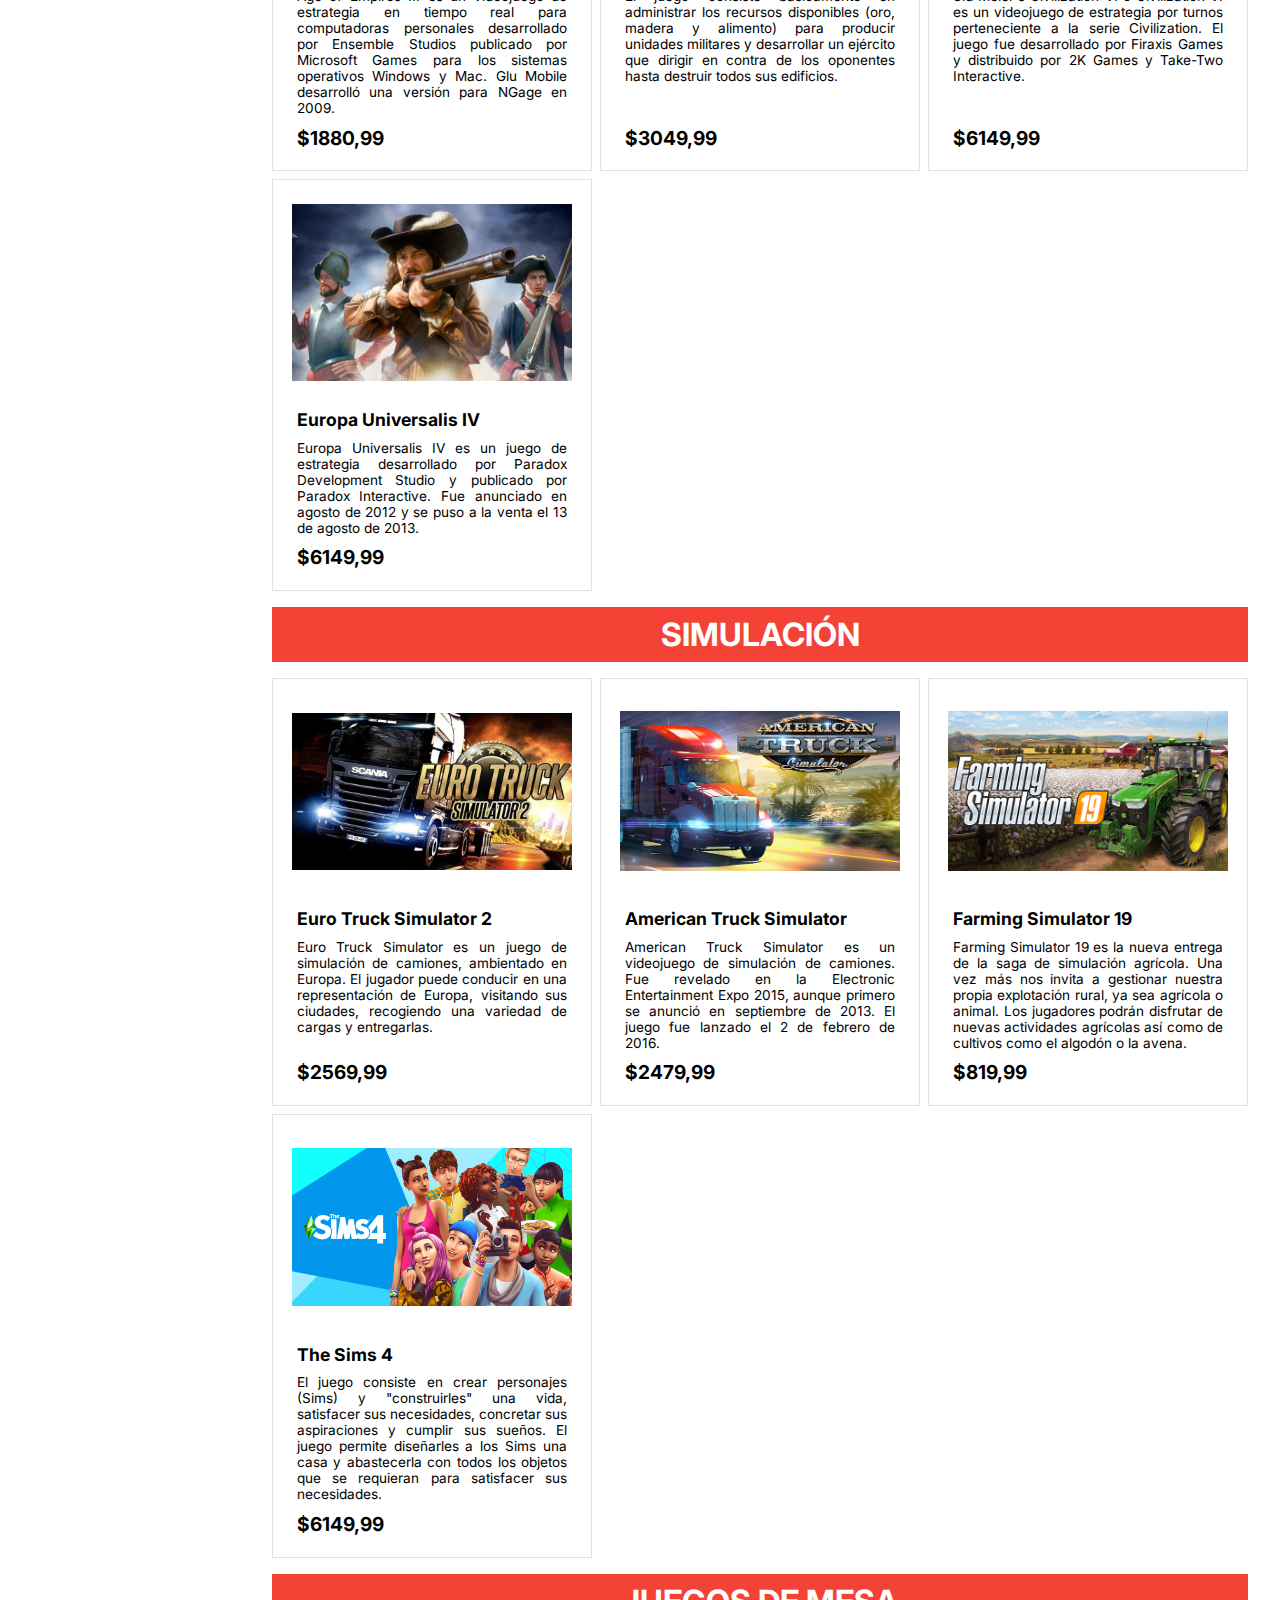
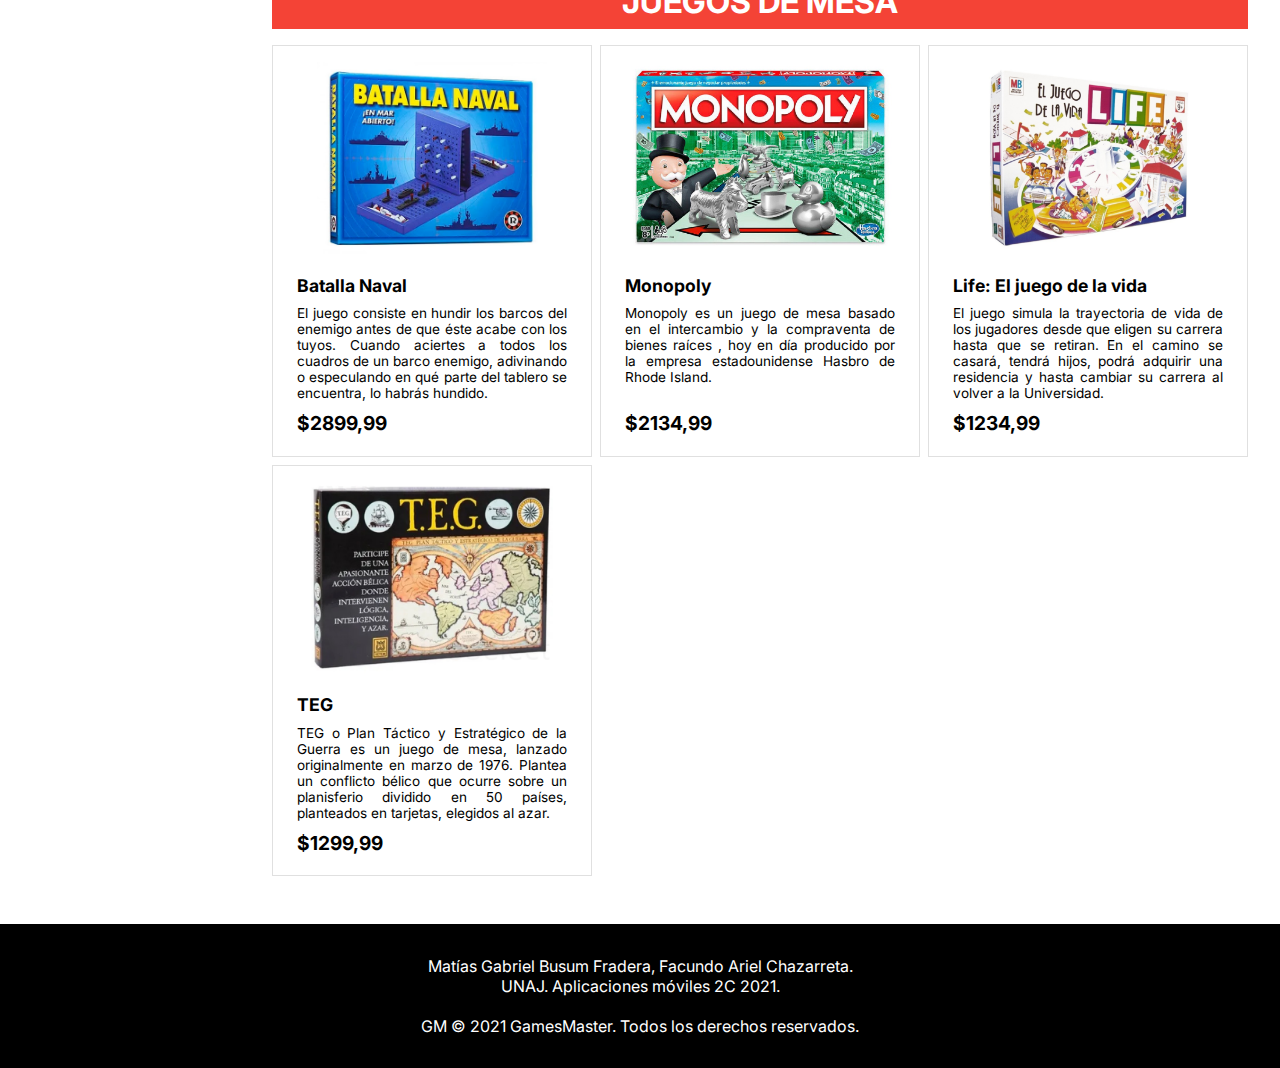
==== commit ac22bf55: "Agregado el carrito de compras y la selección de los items" ====
--- a/html/index.html
+++ b/html/index.html
@@ -6,6 +6,7 @@
         <meta name="viewport" content="width=device-width, initial-scale=1.0" />
         <link rel="stylesheet" href="/css/style.css" />
         <link rel="shortcut icon" href="/img/favicon.ico" type="image/x-icon" />
+        <script src="https://code.jquery.com/jquery-3.6.0.min.js"></script>
         <title>GameMaster</title>
     </head>
     <body>
@@ -22,6 +23,11 @@
                 <div class="navbar-text">
                     <a href="./index.html" class="navbar-title">GameMaster</a>
                     <h6 class="navbar-subtitle">TU MEJOR OPCIÓN</h6>
+                </div>
+                <!-- SHOP CART -->
+                <div class="navbar-shop-cart">
+                    <h2 class="cart-price">$0,00</h2>
+                    <h3 class="cart-items-count">CARRITO VACÍO</h3>
                 </div>
             </div>
         </header>
@@ -213,7 +219,6 @@
                         </article>
                     </div>
                 </section>
-                
 
                 <!-- CATEGORY ARCADE -->
                 <section>
@@ -530,7 +535,7 @@
                         </article>
                     </div>
                 </section>
-                
+
                 <!-- CATEGORY TABLE GAMES -->
                 <section>
                     <div class="categoria-title" id="juegos-de-mesa">
@@ -624,5 +629,7 @@
                 <p>GM © 2021 GamesMaster. Todos los derechos reservados.</p>
             </div>
         </footer>
+
+        <script src="/js/main.js"></script>
     </body>
 </html>
--- a/css/style.css
+++ b/css/style.css
@@ -8,10 +8,13 @@
     --main-darker: #ba000d;
     --main-bg: #fff;
     --white: #fff;
+    --lighter-grey: #eeeeee;
     --light-grey: #e0e0e0;
     --grey: #9e9e9e;
     --darker-grey: #424242;
     --black: #000;
+    --green: rgb(11, 156, 6);
+    --darker-green:  rgb(5, 88, 2);
 }
 
 * {
@@ -70,6 +73,7 @@
 }
 
 .navbar-title {
+    display: none;
     text-decoration: none;
     color: var(--black);
     font-size: 1.7rem;
@@ -79,6 +83,7 @@
 }
 
 .navbar-subtitle {
+    display: none;
     color: var(--grey);
     font-size: 1rem;
     font-weight: bold;
@@ -86,6 +91,27 @@
 
 .navbar-title:hover {
     color: var(--darker-grey);
+}
+
+.navbar-shop-cart {
+    padding: 0 2rem;
+    text-align: center;
+}
+
+.cart-price {
+    font-size: 1.5rem;
+    font-weight: bold;
+    color: var(--black);
+}
+
+.cart-price:hover {
+    text-shadow:none;
+}
+
+.cart-items-count {
+    font-size: 1rem;
+    font-weight: bold;
+    color: var(--grey);
 }
 
 .encuesta-invitation {
@@ -187,6 +213,7 @@
     border: 1px var(--light-grey) solid;
     transition: border 0.5s;
     -webkit-transition: border 0.5s;
+    transition: background-color 0.3s;
     text-align: center;
 }
 
@@ -196,6 +223,16 @@
 
 .game-card * {
     padding: 0 0.2rem;
+}
+
+.game-card-selected {
+    background-color: var(--lighter-grey);
+    border: 1px var(--darker-grey) solid;
+}
+
+.game-card-selected:hover {
+    background-color: var(--light-grey);
+    border: 1px var(--darker-grey) solid;
 }
 
 .game-card-image {
@@ -211,6 +248,10 @@
     transform: scale(1.1);
 }
 
+.game-card-image-selected {
+    opacity: 0.6;
+}
+
 .game-card-text-container {
     flex-grow: 1;
     display: flex;
@@ -252,7 +293,7 @@
     width: 100%;
     color: var(--darker-grey);
     padding: 0.5rem 0.6rem;
-    border: 2px var(--main) solid; 
+    border: 2px var(--light-grey) solid;
     background: var(--white);
     border-radius: 0.2rem;
     font-size: 1rem;
@@ -262,12 +303,20 @@
 }
 
 input:hover, input:focus, select:hover, select:focus {
+    border: 2px var(--grey) solid;
+    outline: none;
+}
+
+.input-invalid {
+    border: 2px var(--main) solid;
+}
+
+.input-invalid:hover, .input-invalid:focus {
     border: 2px var(--main-darker) solid;
-    outline: none;
 }
 
 .encuesta-content {
-    padding: 0.25rem 0.5rem;
+    padding: 0.25rem 0rem;
     display: flex;
     flex-direction: column;
 }
@@ -280,6 +329,15 @@
     font-weight: bold;
 }
 
+.encuesta-field-invalid {
+    font-size: 0.9rem;
+    color: var(--main-darker);
+}
+
+.invisible {
+    display: none;
+}
+
 .btn-text {
     margin: 1rem 0;
     padding: 0.3rem 0;
@@ -310,11 +368,27 @@
     background-color: var(--main-darker);
 }
 
+.btn-filled-green:hover, .btn-filled-green:focus {
+    background-color: var(--darker-green);
+}
+
 .btn-filled-blue {
     background-color: var(--darker-grey);
 }
 
-.btn-filled-blue:hover {
+.btn-filled-green {
+    width: 100%;
+    margin: 0.3rem 0;
+    padding: 1rem 0.5rem;
+    color: var(--white);
+    background-color: var(--green);
+    font-size: 1.2rem;
+    font-weight: bold;
+    --webkit-transition: background-color 0.3s;
+    transition: background-color 0.3s;
+}
+
+.btn-filled-blue:hover, .btn-filled-blue:focus {
     background-color: var(--black);
 }
 
@@ -330,7 +404,44 @@
     cursor: pointer;
 }
 
+.modal-conteiner {
+    display: flex;
+    background-color: rgba(0, 0, 0, 0.3);
+    align-items: center;
+    justify-content: center;
+    position: fixed;
+    pointer-events: none;
+    top: 0;
+    left: 0;
+    height: 100vh;
+    width: 100vw;
+    opacity: 0;
+}
+
+.show {
+    pointer-events: auto;
+    opacity: 1;
+}
+
+.modal {
+    background-color: #fff;
+    width: 600px;
+    max-width: 100%;
+    padding: 30px 50px;
+    border-radius: 5px;
+    box-shadow: 0 2px 4px rgba(0, 0, 0, 0.2);
+    text-align: center;
+}
+
 @media (min-width: 640px) {
+    .navbar-title {
+        display: block;
+    }
+
+    .navbar-subtitle {
+        display: block;
+    }
+
     .container {
         width: 640px;
     }
@@ -362,7 +473,7 @@
         font-size: 1rem;
         text-align: left;
     }
-    
+
     .categoria-selector {
         justify-content: flex-start;
     }
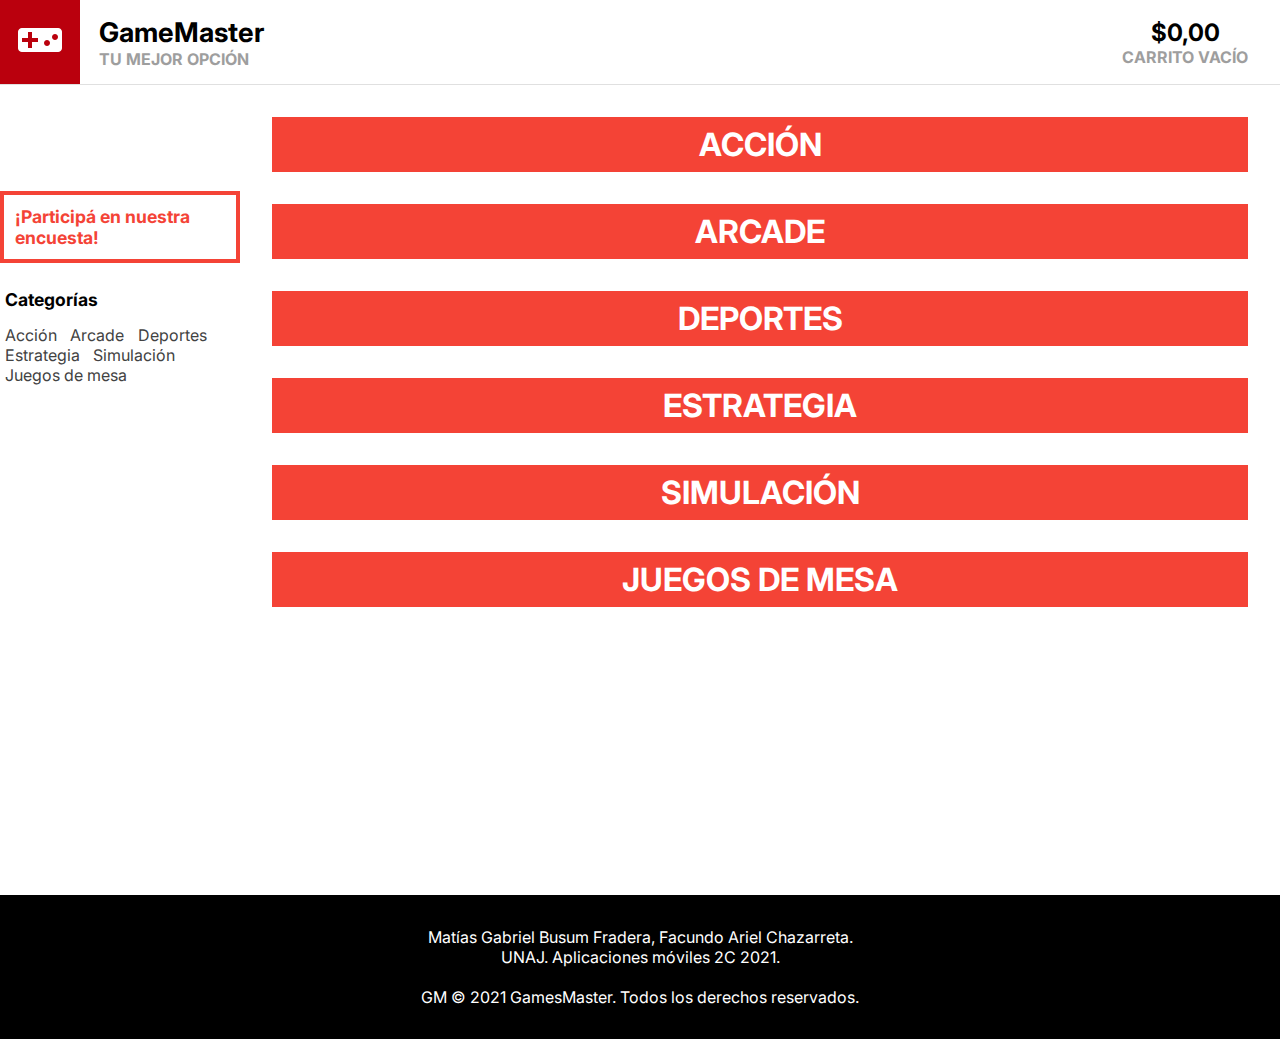
==== commit 3b00631c: "AJAX para cargar los juegos desde un JSON remoto" ====
--- a/html/index.html
+++ b/html/index.html
@@ -69,552 +69,56 @@
             <!-- CONTENT-->
             <div class="games">
                 <!-- CATEGORY ACTION -->
-                <section>
-                    <div class="categoria-title" id="accion">
+                <section id="accion">
+                    <div class="categoria-title">
                         <h4>ACCIÓN</h4>
                     </div>
                     <div class="categoria-content">
-                        <article class="game-card">
-                            <img
-                                src="/img/assassin-s-creed-odyssey.jpg"
-                                alt=""
-                                class="game-card-image"
-                            />
-                            <div class="game-card-text-container">
-                                <p class="game-card-title">
-                                    Assassin's Creed Odyssey
-                                </p>
-                                <p class="game-card-subtitle">
-                                    Assassin's Creed Odyssey es un videojuego de rol
-                                    de acción desarrollado por Ubisoft Quebec y
-                                    publicado por Ubisoft.
-                                </p>
-                                <p class="game-card-price">$3549,99</p>
-                            </div>
-                        </article>
-                        <article class="game-card">
-                            <img
-                                src="/img/call-of-duty-modern-warfare.jpg"
-                                alt=""
-                                class="game-card-image"
-                            />
-                            <div class="game-card-text-container">
-                                <p class="game-card-title">
-                                    Call of Duty 4: Modern Warfare
-                                </p>
-                                <p class="game-card-subtitle">
-                                    Call of Duty: Modern Warfare es un videojuego de
-                                    disparos en primera persona de estilo bélico,
-                                    desarrollado por Infinity Ward y distribuido por
-                                    Activision.
-                                </p>
-                                <p class="game-card-price">$4100,00</p>
-                            </div>
-                        </article>
-                        <article class="game-card">
-                            <img
-                                src="/img/call-of-duty-warzone.jpg"
-                                alt=""
-                                class="game-card-image"
-                            />
-                            <div class="game-card-text-container">
-                                <p class="game-card-title">Call of Duty: Warzone</p>
-                                <p class="game-card-subtitle">
-                                    Call of Duty: Warzone es un videojuego de
-                                    disparos en primera persona, perteneciente al
-                                    Battle royale gratuito. El juego presenta dos
-                                    modos principales: Saqueo (o botín) y Battle
-                                    royale.
-                                </p>
-                                <p class="game-card-price">$2490,99</p>
-                            </div>
-                        </article>
-                        <article class="game-card">
-                            <img
-                                src="/img/gears-of-war-judgment.jpg"
-                                alt=""
-                                class="game-card-image"
-                            />
-                            <div class="game-card-text-container">
-                                <p class="game-card-title">
-                                    Gears of War: Jugdment
-                                </p>
-                                <p class="game-card-subtitle">
-                                    El juego sigue al protagonista Marcus Fenix, un
-                                    soldado de la Coalición de Gobiernos Ordenados
-                                    encargado de liderar un último esfuerzo para
-                                    destruir la Horda Locust y salvar a la
-                                    humanidad.
-                                </p>
-                                <p class="game-card-price">$360,99</p>
-                            </div>
-                        </article>
-                        <article class="game-card">
-                            <img
-                                src="/img/half-life-2.jpg"
-                                alt=""
-                                class="game-card-image"
-                            />
-                            <div class="game-card-text-container">
-                                <p class="game-card-title">Half-Life 2</p>
-                                <p class="game-card-subtitle">
-                                    Half-Life 2 es la continuación del videojuego
-                                    Half-Life, una videoaventura de disparos en
-                                    primera persona.
-                                </p>
-                                <p class="game-card-price">$3333,33</p>
-                            </div>
-                        </article>
-                        <article class="game-card">
-                            <img
-                                src="/img/portal-2.jpg"
-                                alt=""
-                                class="game-card-image"
-                            />
-                            <div class="game-card-text-container">
-                                <p class="game-card-title">Portal 2</p>
-                                <p class="game-card-subtitle">
-                                    Portal 2 es el segundo videojuego mezcla de
-                                    videojuego de lógica y de disparos en primera
-                                    persona, de la saga Portal. Fue desarrollado por
-                                    Valve Corporation. El 19 de abril de 2011,
-                                    Portal 2 fue lanzado a través de Steam.
-                                </p>
-                                <p class="game-card-price">$1340,00</p>
-                            </div>
-                        </article>
-                        <article class="game-card">
-                            <img
-                                src="/img/red-dead-redemption.jpg"
-                                alt=""
-                                class="game-card-image"
-                            />
-                            <div class="game-card-text-container">
-                                <p class="game-card-title">Red Dead Redemption</p>
-                                <p class="game-card-subtitle">
-                                    Red Dead Redemption es un videojuego no lineal
-                                    de acción-aventura wéstern desarrollado por
-                                    Rockstar San Diego.
-                                </p>
-                                <p class="game-card-price">$5610,50</p>
-                            </div>
-                        </article>
-                        <article class="game-card">
-                            <img
-                                src="/img/red-dead-redemption-2.jpg"
-                                alt=""
-                                class="game-card-image"
-                            />
-                            <div class="game-card-text-container">
-                                <p class="game-card-title">Red Dead Redemption 2</p>
-                                <p class="game-card-subtitle">
-                                    Red Dead Redemption 2, estilizado Red Dead
-                                    Redemption II, es un videojuego de
-                                    acción-aventura western, en un mundo abierto y
-                                    en perspectiva de primera y tercera persona, ​
-                                    con componentes para un jugador y multijugador.​
-                                </p>
-                                <p class="game-card-price">$5610,50</p>
-                            </div>
-                        </article>
                     </div>
                 </section>
 
                 <!-- CATEGORY ARCADE -->
-                <section>
-                    <div class="categoria-title" id="arcade">
+                <section id="arcade">
+                    <div class="categoria-title">
                         <h4>ARCADE</h4>
                     </div>
                     <div class="categoria-content">
-                        <article class="game-card">
-                            <img
-                                src="/img/super-mario.jpg"
-                                alt=""
-                                class="game-card-image"
-                            />
-                            <div class="game-card-text-container">
-                                <p class="game-card-title">Super Mario</p>
-                                <p class="game-card-subtitle">
-                                    Super Mario. es el juego pionero de plataformas
-                                    con desplazamiento lateral. El juego consiste en
-                                    que manejas a dos hermanos llamados, Mario y
-                                    Luigi que son enviados a enfrentar a Bowser y
-                                    rescatar a la Princesa Peach.
-                                </p>
-                                <p class="game-card-price">$999,99</p>
-                            </div>
-                        </article>
-                        <article class="game-card">
-                            <img
-                                src="/img/street-fighter-5.jpg"
-                                alt=""
-                                class="game-card-image"
-                            />
-                            <div class="game-card-text-container">
-                                <p class="game-card-title">Street Fighter V</p>
-                                <p class="game-card-subtitle">
-                                    Es un videojuego de combates desarrollado por la
-                                    compañía Capcom en el año 1987. Surgía así el
-                                    inicio de uno de los más famosos juegos de
-                                    peleas de todos los tiempos con versiones para
-                                    todas las consolas hasta nuestros días.
-                                </p>
-                                <p class="game-card-price">$1809,99</p>
-                            </div>
-                        </article>
-                        <article class="game-card">
-                            <img
-                                src="/img/sonic.jpg"
-                                alt=""
-                                class="game-card-image"
-                            />
-                            <div class="game-card-text-container">
-                                <p class="game-card-title">Sonic</p>
-                                <p class="game-card-subtitle">
-                                    Sonic es un erizo azul de 15 años, 1 metro y 35
-                                    kilogramos (según la versión japonesa de "Sonic
-                                    X") que tiene la habilidad de correr a la
-                                    velocidad del sonido, una característica que se
-                                    muestra en la mayoría de sus juegos, siendo,
-                                    además, su seña de identidad.
-                                </p>
-                                <p class="game-card-price">$360,99</p>
-                            </div>
-                        </article>
                     </div>
                 </section>
-                
 
                 <!-- CATEGORY SPORTS -->
-                <section>
-                    <div class="categoria-title" id="deportes">
+                <section id="deportes">
+                    <div class="categoria-title">
                         <h4>DEPORTES</h4>
                     </div>
                     <div class="categoria-content">
-                        <article class="game-card">
-                            <img
-                                src="/img/fifa-21.jpeg"
-                                alt=""
-                                class="game-card-image"
-                            />
-                            <div class="game-card-text-container">
-                                <p class="game-card-title">FIFA 21</p>
-                                <p class="game-card-subtitle">
-                                    FIFA 20 es un videojuego de simulación de fútbol
-                                    desarrollado por EA Sports. ... EA Sports lanzó
-                                    la demo el 10 de septiembre de 2019 y el juego
-                                    el día 27 de septiembre del mismo año.
-                                </p>
-                                <p class="game-card-price">$8759,99</p>
-                            </div>
-                        </article>
-                        <article class="game-card">
-                            <img
-                                src="/img/tony-hawk.jpg"
-                                alt=""
-                                class="game-card-image"
-                            />
-                            <div class="game-card-text-container">
-                                <p class="game-card-title">
-                                    TonyHawk's Pro Skater 1+2
-                                </p>
-                                <p class="game-card-subtitle">
-                                    Tony Hawk es una serie de videojuegos de
-                                    deportes y aventura extrema avalado por el
-                                    skater profesional Tony Hawk y publicado por
-                                    Activision.
-                                </p>
-                                <p class="game-card-price">$2100,00</p>
-                            </div>
-                        </article>
-                        <article class="game-card">
-                            <img
-                                src="/img/ufc.jpg"
-                                alt=""
-                                class="game-card-image"
-                            />
-                            <div class="game-card-text-container">
-                                <p class="game-card-title">UFC 4</p>
-                                <p class="game-card-subtitle">
-                                    UFC 4, un videojuego de deportes a cargo de EA
-                                    Vancouver y Electronic Arts para PlayStation 4 y
-                                    Xbox One, tu progreso como combatiente se define
-                                    por tus logros, tu personalidad y tu estilo de
-                                    combate.
-                                </p>
-                                <p class="game-card-price">$4605,00</p>
-                            </div>
-                        </article>
-                        <article class="game-card">
-                            <img
-                                src="/img/nba-2k21.jpg"
-                                alt=""
-                                class="game-card-image"
-                            />
-                            <div class="game-card-text-container">
-                                <p class="game-card-title">NBA 2K21</p>
-                                <p class="game-card-subtitle">
-                                    NBA 2K21 es un videojuego de simulación de
-                                    baloncesto desarrollado por Visual Concepts y
-                                    publicado por 2K Sports, basado en la Asociación
-                                    Nacional de Baloncesto.
-                                </p>
-                                <p class="game-card-price">$7919,00</p>
-                            </div>
-                        </article>
                     </div>
                 </section>
-                
 
                 <!-- CATEGORY STRATEGY -->
-                <section>
-                    <div class="categoria-title" id="estrategia">
+                <section id="estrategia">
+                    <div class="categoria-title">
                         <h4>ESTRATEGIA</h4>
                     </div>
                     <div class="categoria-content">
-                        <article class="game-card">
-                            <img
-                                src="/img/age-of-empires-iii.jpg"
-                                alt=""
-                                class="game-card-image"
-                            />
-                            <div class="game-card-text-container">
-                                <p class="game-card-title">Age of Empires III</p>
-                                <p class="game-card-subtitle">
-                                    Age of Empires III es un videojuego de
-                                    estrategia en tiempo real para computadoras
-                                    personales desarrollado por Ensemble Studios
-                                    publicado por Microsoft Games para los sistemas
-                                    operativos Windows y Mac.​ Glu Mobile desarrolló
-                                    una versión para NGage en 2009.
-                                </p>
-                                <p class="game-card-price">$1880,99</p>
-                            </div>
-                        </article>
-                        <article class="game-card">
-                            <img
-                                src="/img/warcraft-3.jpg"
-                                alt=""
-                                class="game-card-image"
-                            />
-                            <div class="game-card-text-container">
-                                <p class="game-card-title">Warcraft 3</p>
-                                <p class="game-card-subtitle">
-                                    El juego consiste básicamente en administrar los
-                                    recursos disponibles (oro, madera y alimento)
-                                    para producir unidades militares y desarrollar
-                                    un ejército que dirigir en contra de los
-                                    oponentes hasta destruir todos sus edificios.
-                                </p>
-                                <p class="game-card-price">$3049,99</p>
-                            </div>
-                        </article>
-                        <article class="game-card">
-                            <img
-                                src="/img/civilization-vi.jpg"
-                                alt=""
-                                class="game-card-image"
-                            />
-                            <div class="game-card-text-container">
-                                <p class="game-card-title">Civilization VI</p>
-                                <p class="game-card-subtitle">
-                                    Sid Meier's Civilization VI o Civilization VI es
-                                    un videojuego de estrategia por turnos
-                                    perteneciente a la serie Civilization. El juego
-                                    fue desarrollado por Firaxis Games y distribuido
-                                    por 2K Games y Take-Two Interactive.
-                                </p>
-                                <p class="game-card-price">$6149,99</p>
-                            </div>
-                        </article>
-                        <article class="game-card">
-                            <img
-                                src="/img/europa-universalis-iv.jpg"
-                                alt=""
-                                class="game-card-image"
-                            />
-                            <div class="game-card-text-container">
-                                <p class="game-card-title">Europa Universalis IV</p>
-                                <p class="game-card-subtitle">
-                                    Europa Universalis IV es un juego de estrategia
-                                    desarrollado por Paradox Development Studio​​ y
-                                    publicado por Paradox Interactive.​ Fue
-                                    anunciado en agosto de 2012 y se puso a la venta
-                                    el 13 de agosto de 2013.​
-                                </p>
-                                <p class="game-card-price">$6149,99</p>
-                            </div>
-                        </article>
                     </div>
                 </section>
 
                 <!-- CATEGORY SIMULATION -->
-                <section>
-                    <div class="categoria-title" id="simulacion">
+                <section id="simulacion">
+                    <div class="categoria-title">
                         <h4>SIMULACIÓN</h4>
                     </div>
                     <div class="categoria-content">
-                        <article class="game-card">
-                            <img
-                                src="/img/euro-truck-2.jpg"
-                                alt=""
-                                class="game-card-image"
-                            />
-                            <div class="game-card-text-container">
-                                <p class="game-card-title">
-                                    Euro Truck Simulator 2
-                                </p>
-                                <p class="game-card-subtitle">
-                                    Euro Truck Simulator es un juego de simulación
-                                    de camiones, ambientado en Europa. El jugador
-                                    puede conducir en una representación de Europa,
-                                    visitando sus ciudades, recogiendo una variedad
-                                    de cargas y entregarlas.
-                                </p>
-                                <p class="game-card-price">$2569,99</p>
-                            </div>
-                        </article>
-                        <article class="game-card">
-                            <img
-                                src="/img/american-truck-simulator.jpg"
-                                alt=""
-                                class="game-card-image"
-                            />
-                            <div class="game-card-text-container">
-                                <p class="game-card-title">
-                                    American Truck Simulator
-                                </p>
-                                <p class="game-card-subtitle">
-                                    American Truck Simulator es un videojuego de
-                                    simulación de camiones. Fue revelado en la
-                                    Electronic Entertainment Expo 2015, aunque
-                                    primero se anunció en septiembre de 2013. El
-                                    juego fue lanzado el 2 de febrero de 2016.
-                                </p>
-                                <p class="game-card-price">$2479,99</p>
-                            </div>
-                        </article>
-                        <article class="game-card">
-                            <img
-                                src="/img/farming-simulator-19.jpg"
-                                alt=""
-                                class="game-card-image"
-                            />
-                            <div class="game-card-text-container">
-                                <p class="game-card-title">Farming Simulator 19</p>
-                                <p class="game-card-subtitle">
-                                    Farming Simulator 19 es la nueva entrega de la
-                                    saga de simulación agrícola. Una vez más nos
-                                    invita a gestionar nuestra propia explotación
-                                    rural, ya sea agrícola o animal. Los jugadores
-                                    podrán disfrutar de nuevas actividades agrícolas
-                                    así como de cultivos como el algodón o la avena.
-                                </p>
-                                <p class="game-card-price">$819,99</p>
-                            </div>
-                        </article>
-                        <article class="game-card">
-                            <img
-                                src="/img/sims-4.png"
-                                alt=""
-                                class="game-card-image"
-                            />
-                            <div class="game-card-text-container">
-                                <p class="game-card-title">The Sims 4</p>
-                                <p class="game-card-subtitle">
-                                    El juego consiste en crear personajes (Sims) y
-                                    "construirles" una vida, satisfacer sus
-                                    necesidades, concretar sus aspiraciones y
-                                    cumplir sus sueños. El juego permite diseñarles
-                                    a los Sims una casa y abastecerla con todos los
-                                    objetos que se requieran para satisfacer sus
-                                    necesidades.
-                                </p>
-                                <p class="game-card-price">$6149,99</p>
-                            </div>
-                        </article>
                     </div>
                 </section>
 
                 <!-- CATEGORY TABLE GAMES -->
-                <section>
-                    <div class="categoria-title" id="juegos-de-mesa">
+                <section id="juegos-de-mesa">
+                    <div class="categoria-title">
                         <h4>JUEGOS DE MESA</h4>
                     </div>
                     <div class="categoria-content">
-                        <article class="game-card">
-                            <img
-                                src="/img/batalla-naval.jpg"
-                                alt=""
-                                class="game-card-image"
-                            />
-                            <div class="game-card-text-container">
-                                <p class="game-card-title">Batalla Naval</p>
-                                <p class="game-card-subtitle">
-                                    El juego consiste en hundir los barcos del
-                                    enemigo antes de que éste acabe con los tuyos.
-                                    Cuando aciertes a todos los cuadros de un barco
-                                    enemigo, adivinando o especulando en qué parte
-                                    del tablero se encuentra, lo habrás hundido.
-                                </p>
-                                <p class="game-card-price">$2899,99</p>
-                            </div>
-                        </article>
-                        <article class="game-card">
-                            <img
-                                src="/img/monopoly.jpg"
-                                alt=""
-                                class="game-card-image"
-                            />
-                            <div class="game-card-text-container">
-                                <p class="game-card-title">Monopoly</p>
-                                <p class="game-card-subtitle">
-                                    Monopoly es un juego de mesa basado en el
-                                    intercambio y la compraventa de bienes raíces ,
-                                    hoy en día producido por la empresa
-                                    estadounidense Hasbro de Rhode Island.
-                                </p>
-                                <p class="game-card-price">$2134,99</p>
-                            </div>
-                        </article>
-                        <article class="game-card">
-                            <img
-                                src="/img/life.png"
-                                alt=""
-                                class="game-card-image"
-                            />
-                            <div class="game-card-text-container">
-                                <p class="game-card-title">
-                                    Life: El juego de la vida
-                                </p>
-                                <p class="game-card-subtitle">
-                                    El juego simula la trayectoria de vida de los
-                                    jugadores desde que eligen su carrera hasta que
-                                    se retiran. En el camino se casará, tendrá
-                                    hijos, podrá adquirir una residencia y hasta
-                                    cambiar su carrera al volver a la Universidad.
-                                </p>
-                                <p class="game-card-price">$1234,99</p>
-                            </div>
-                        </article>
-                        <article class="game-card">
-                            <img
-                                src="/img/teg.jpg"
-                                alt=""
-                                class="game-card-image"
-                            />
-                            <div class="game-card-text-container">
-                                <p class="game-card-title">TEG</p>
-                                <p class="game-card-subtitle">
-                                    TEG o Plan Táctico y Estratégico de la Guerra es
-                                    un juego de mesa, lanzado originalmente en marzo
-                                    de 1976. Plantea un conflicto bélico que ocurre
-                                    sobre un planisferio dividido en 50 países,
-                                    planteados en tarjetas, elegidos al azar.
-                                </p>
-                                <p class="game-card-price">$1299,99</p>
-                            </div>
-                        </article>
                     </div>
                 </section>
             </div>
